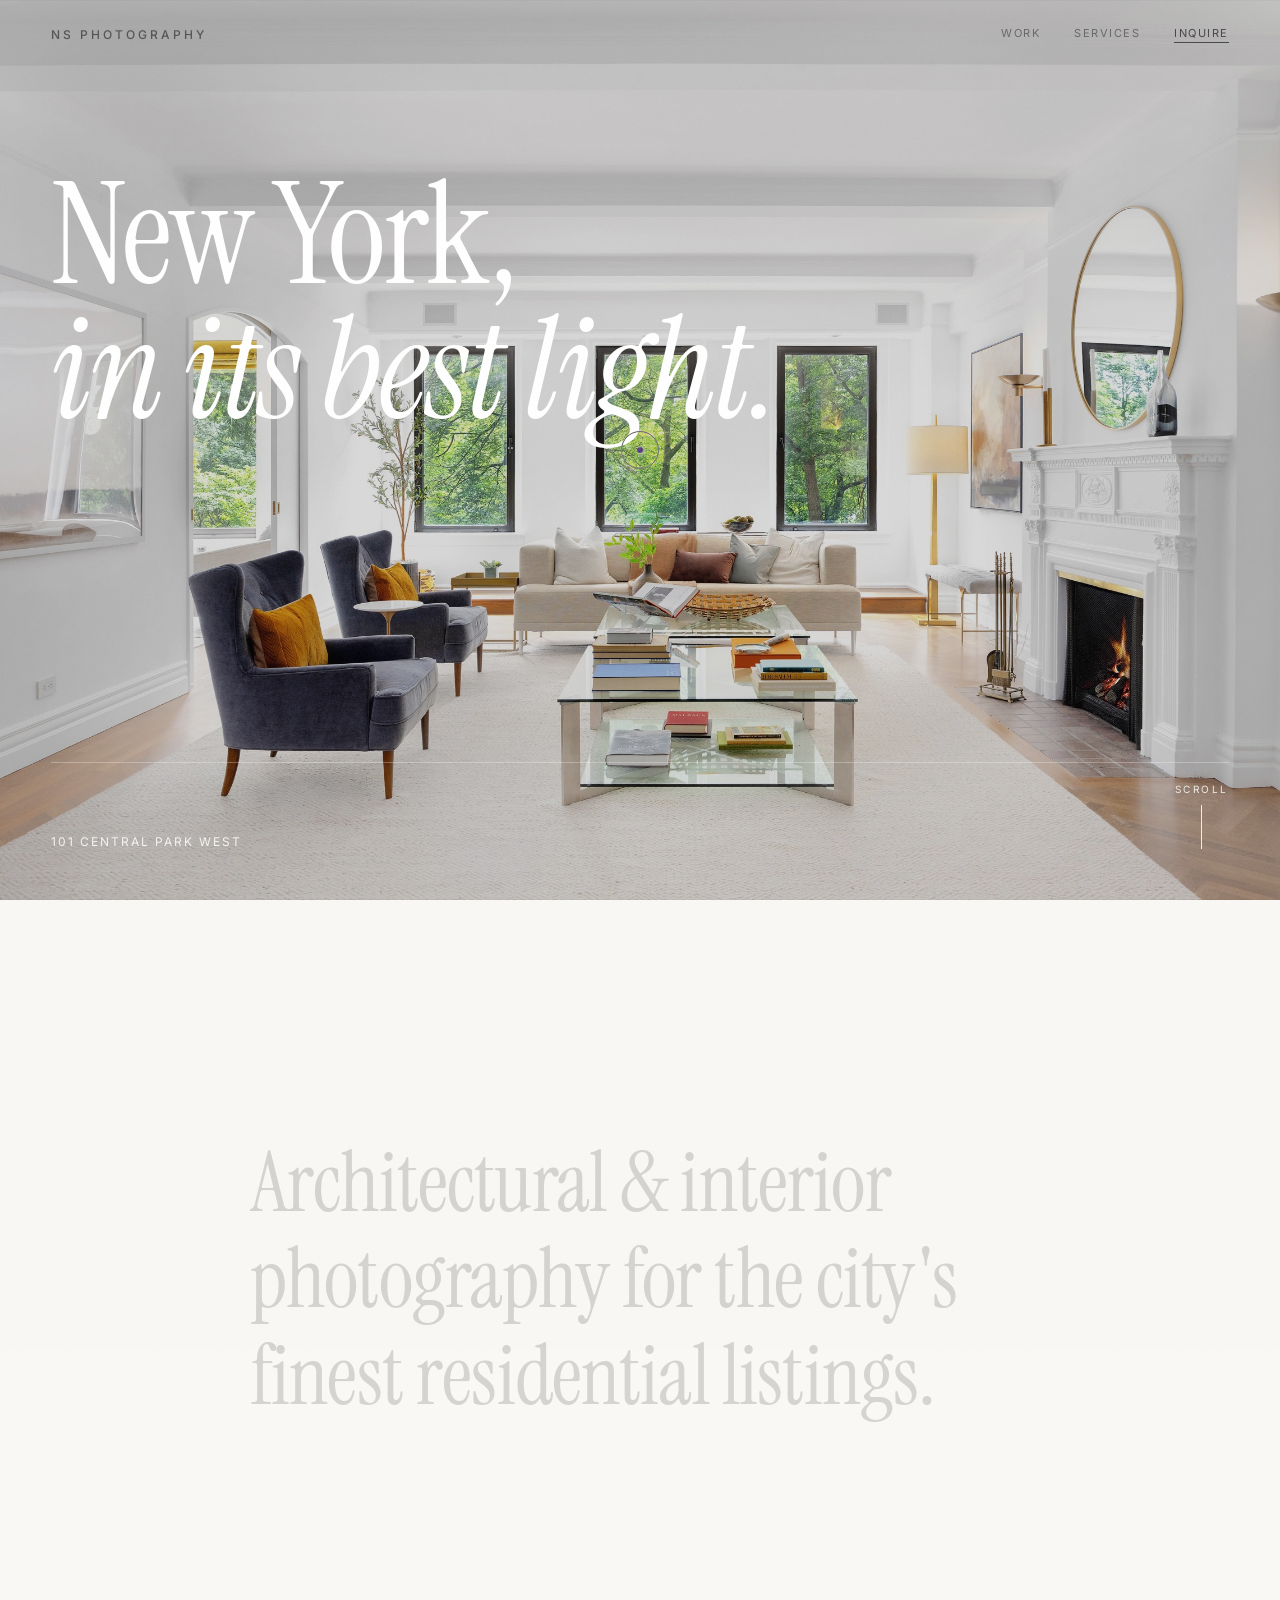
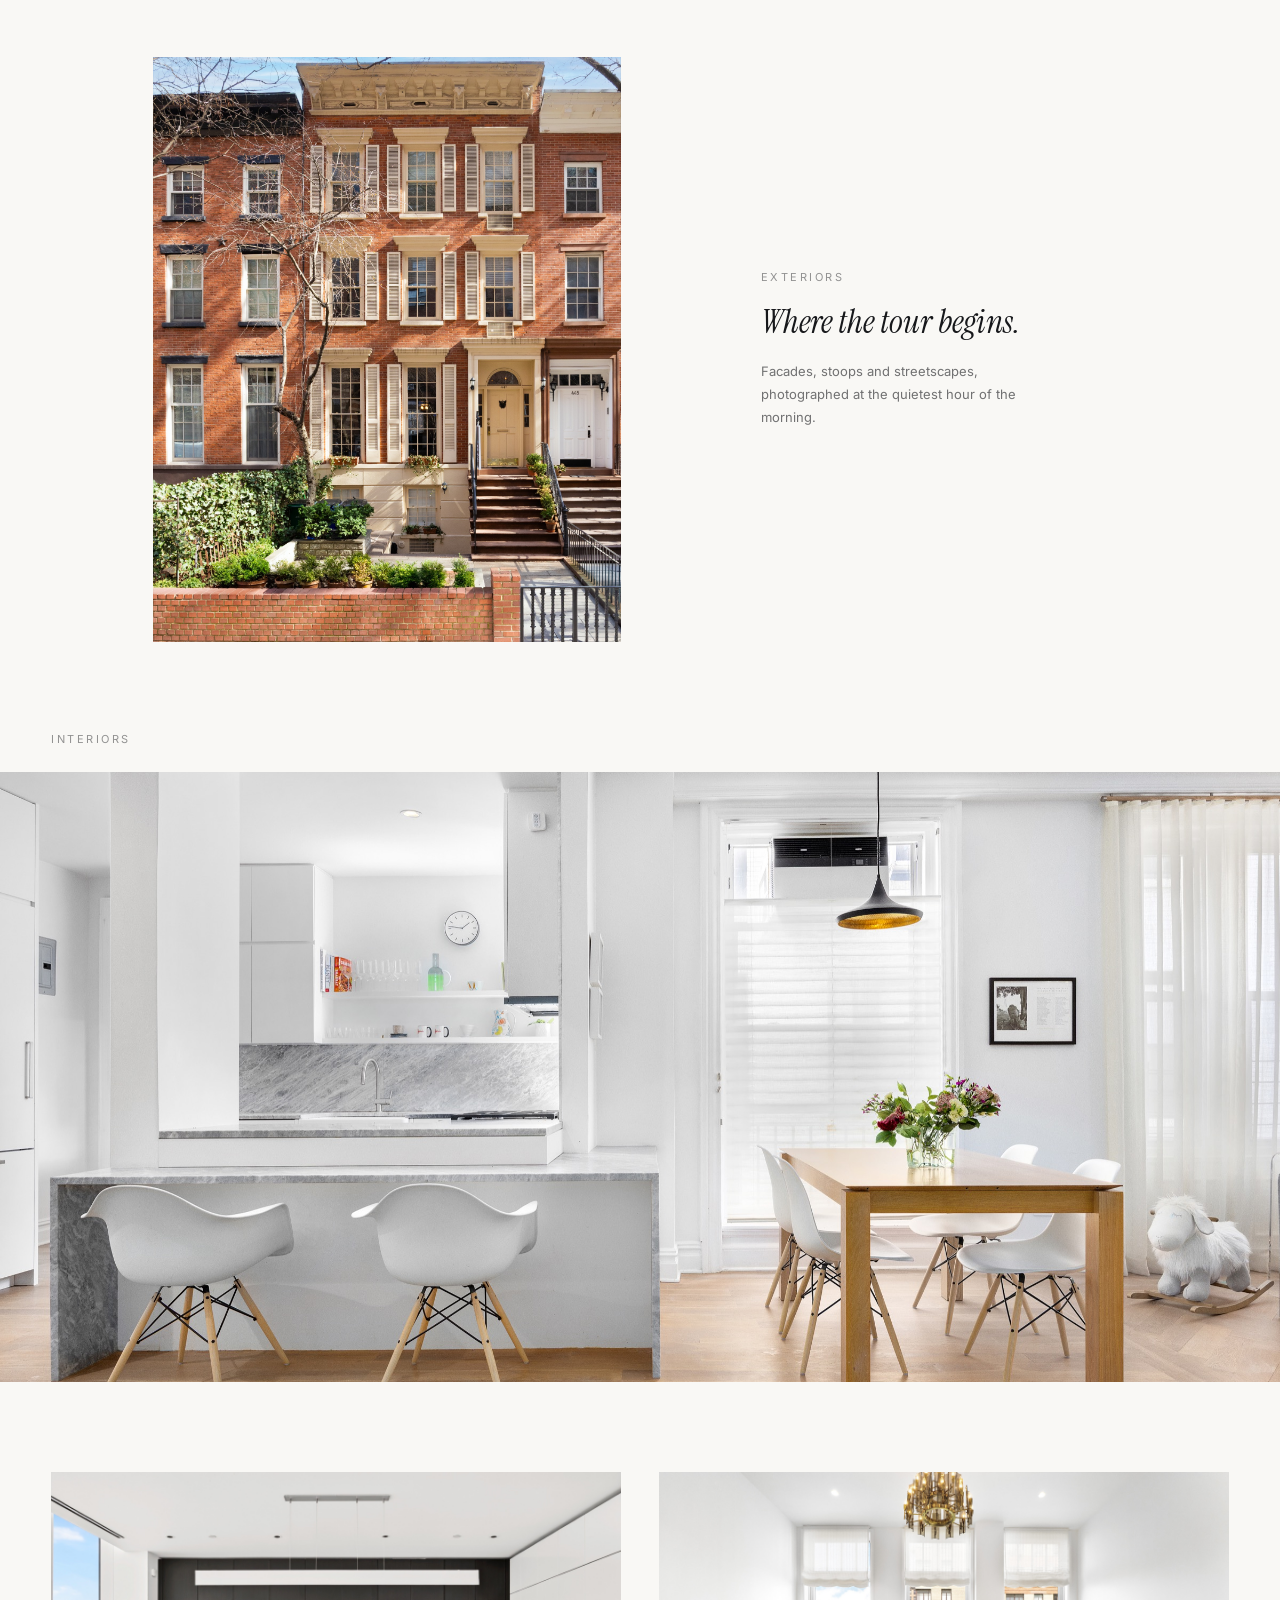
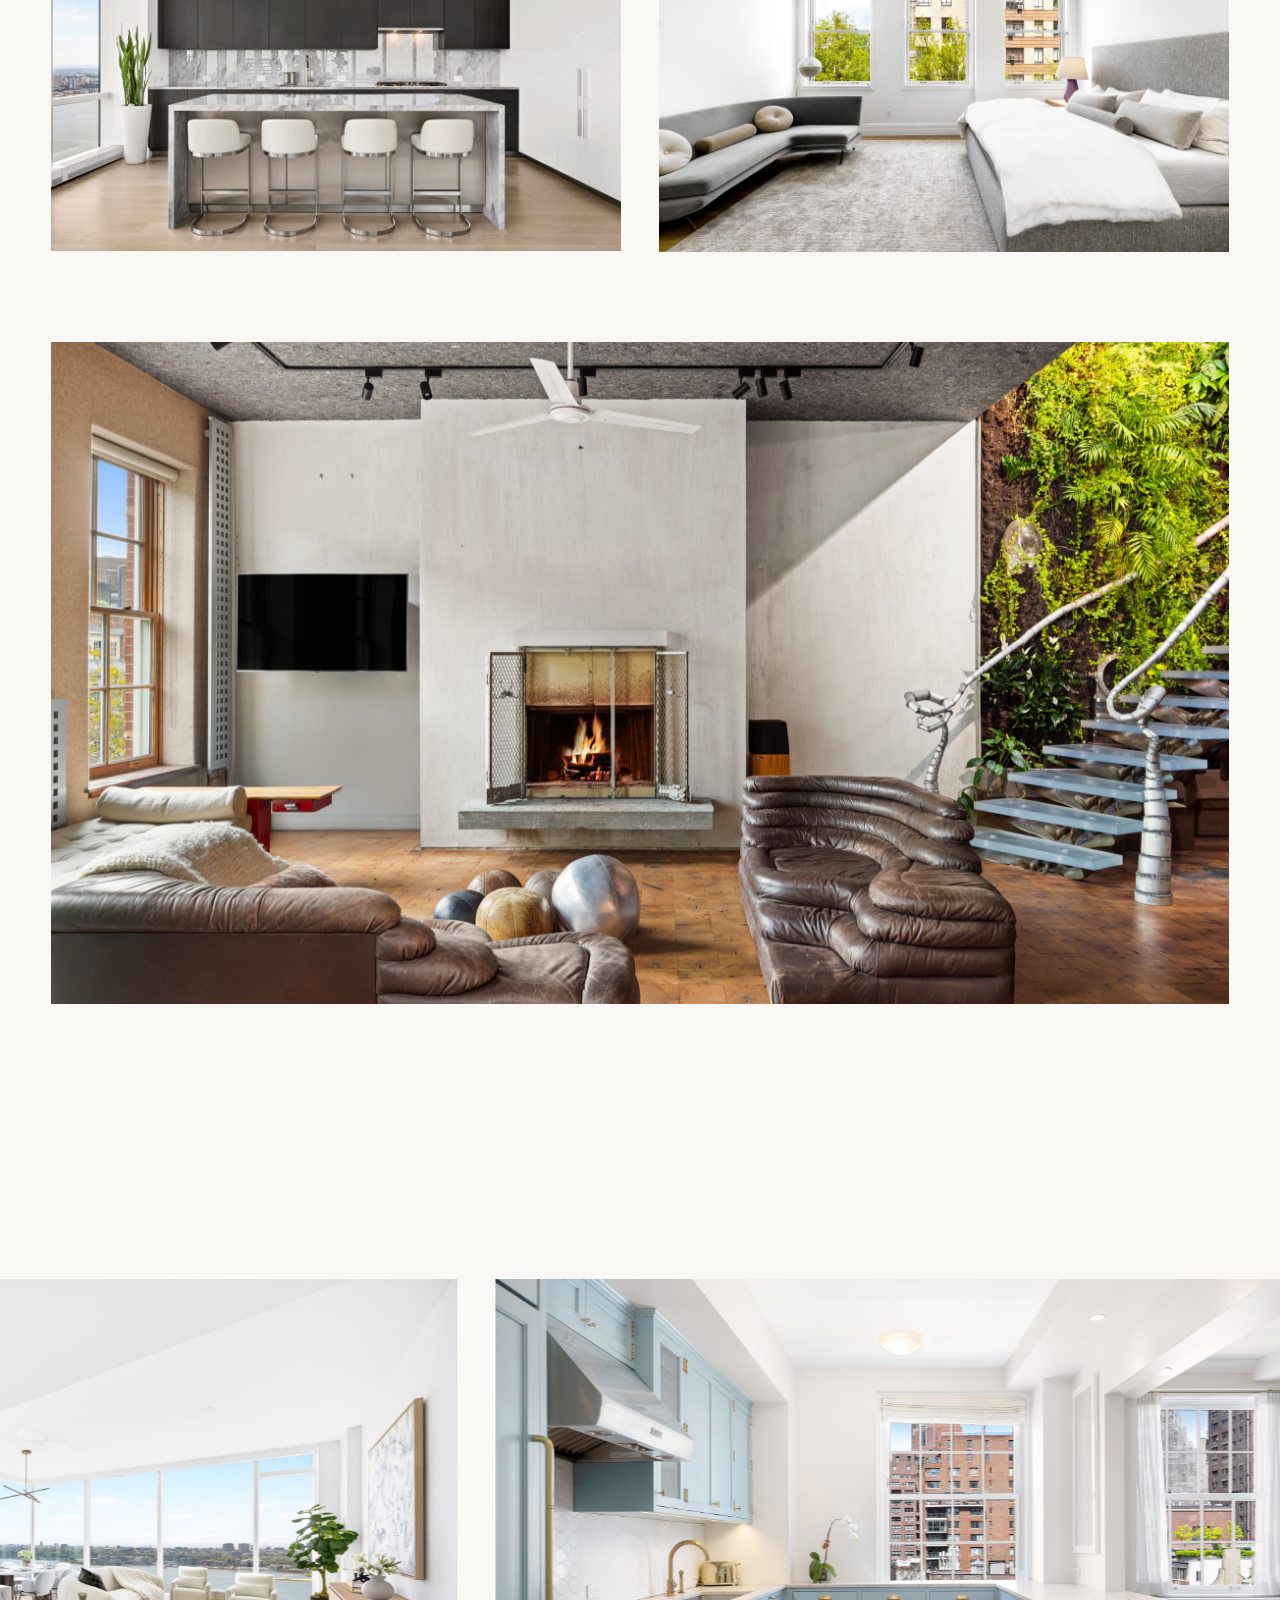
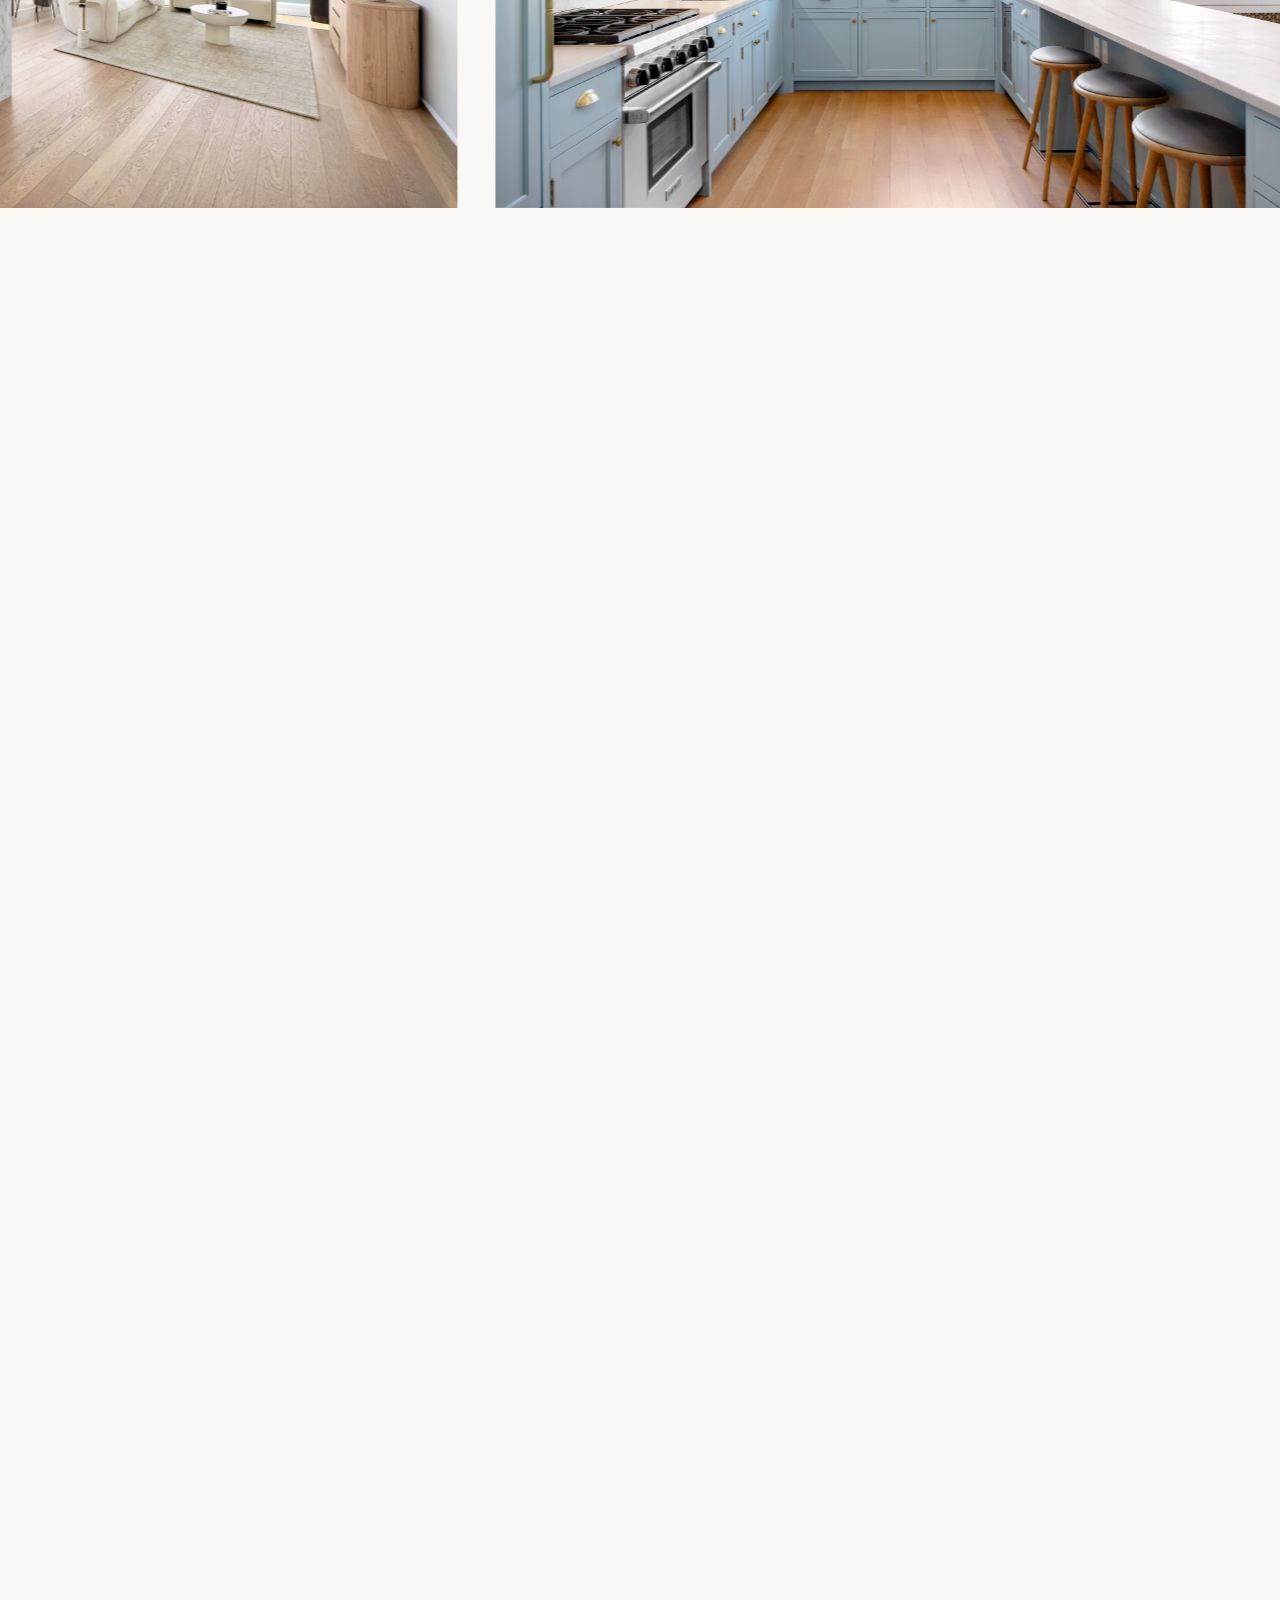
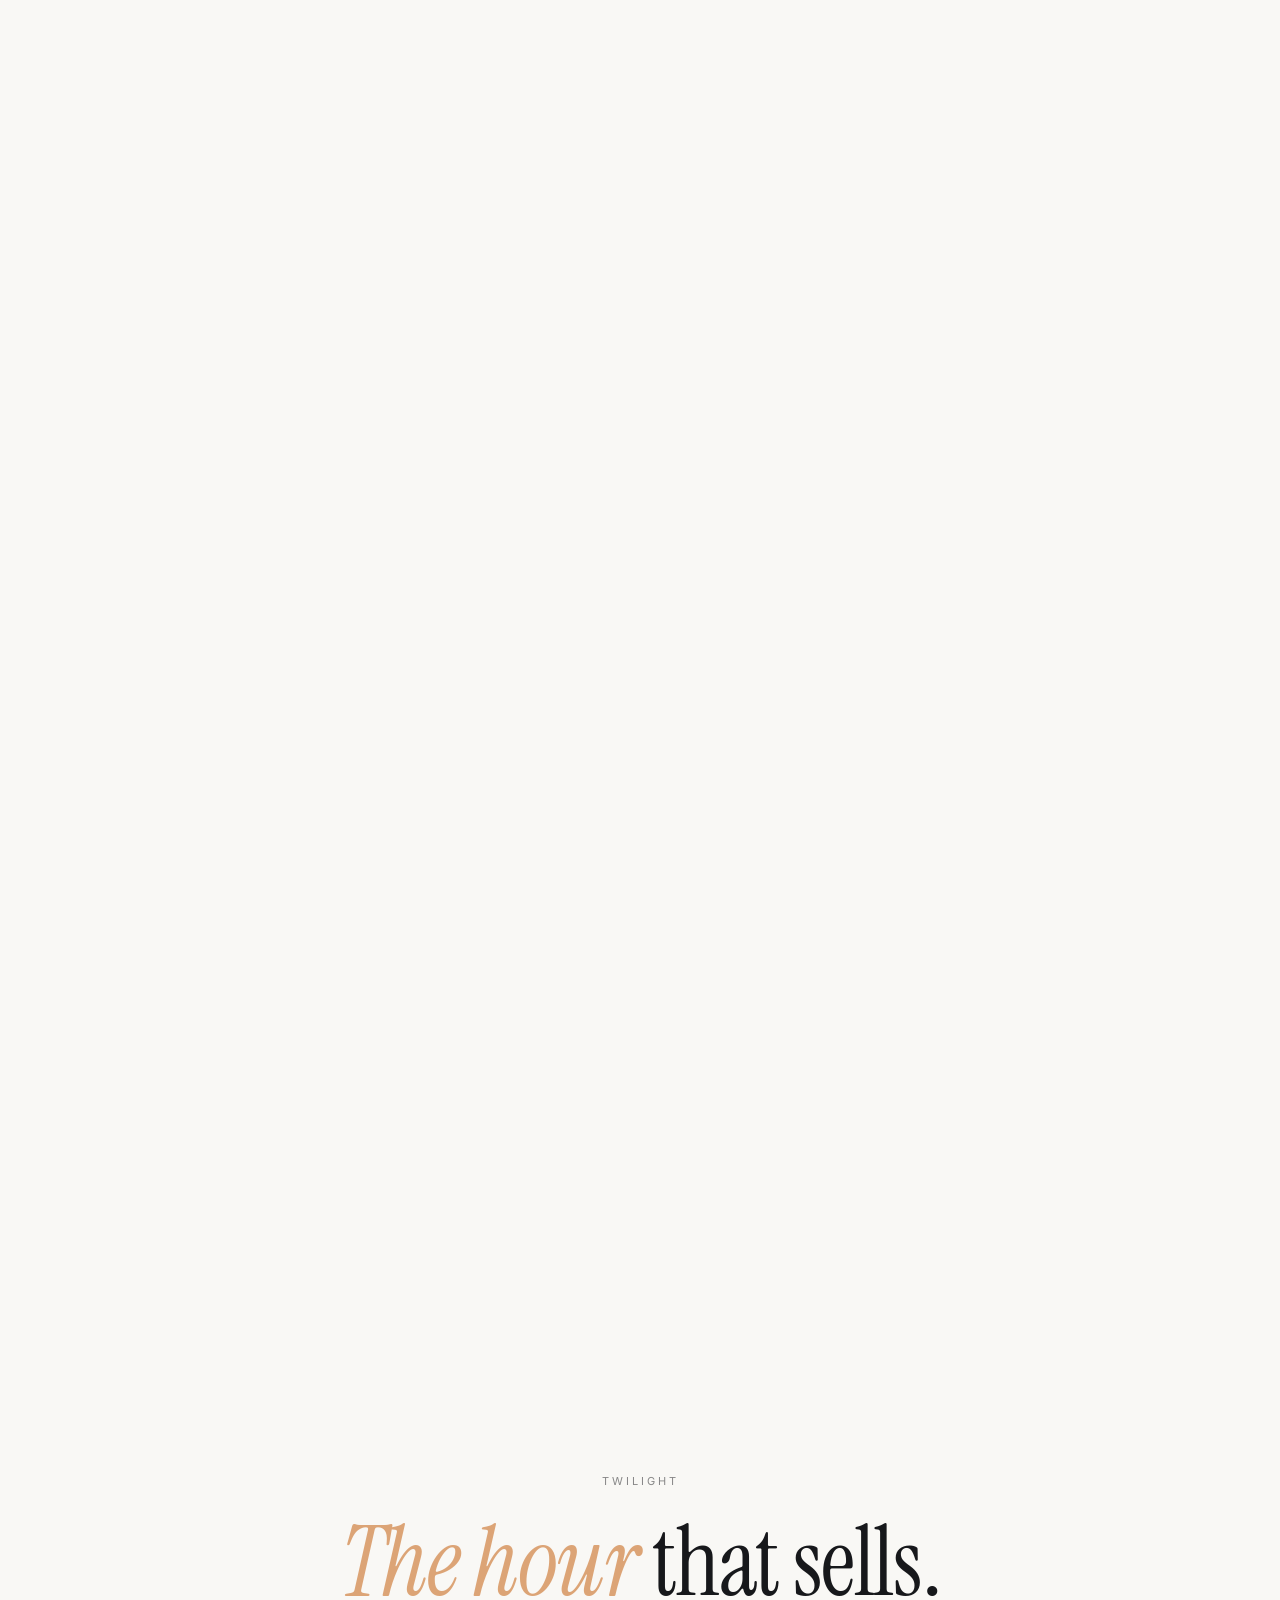
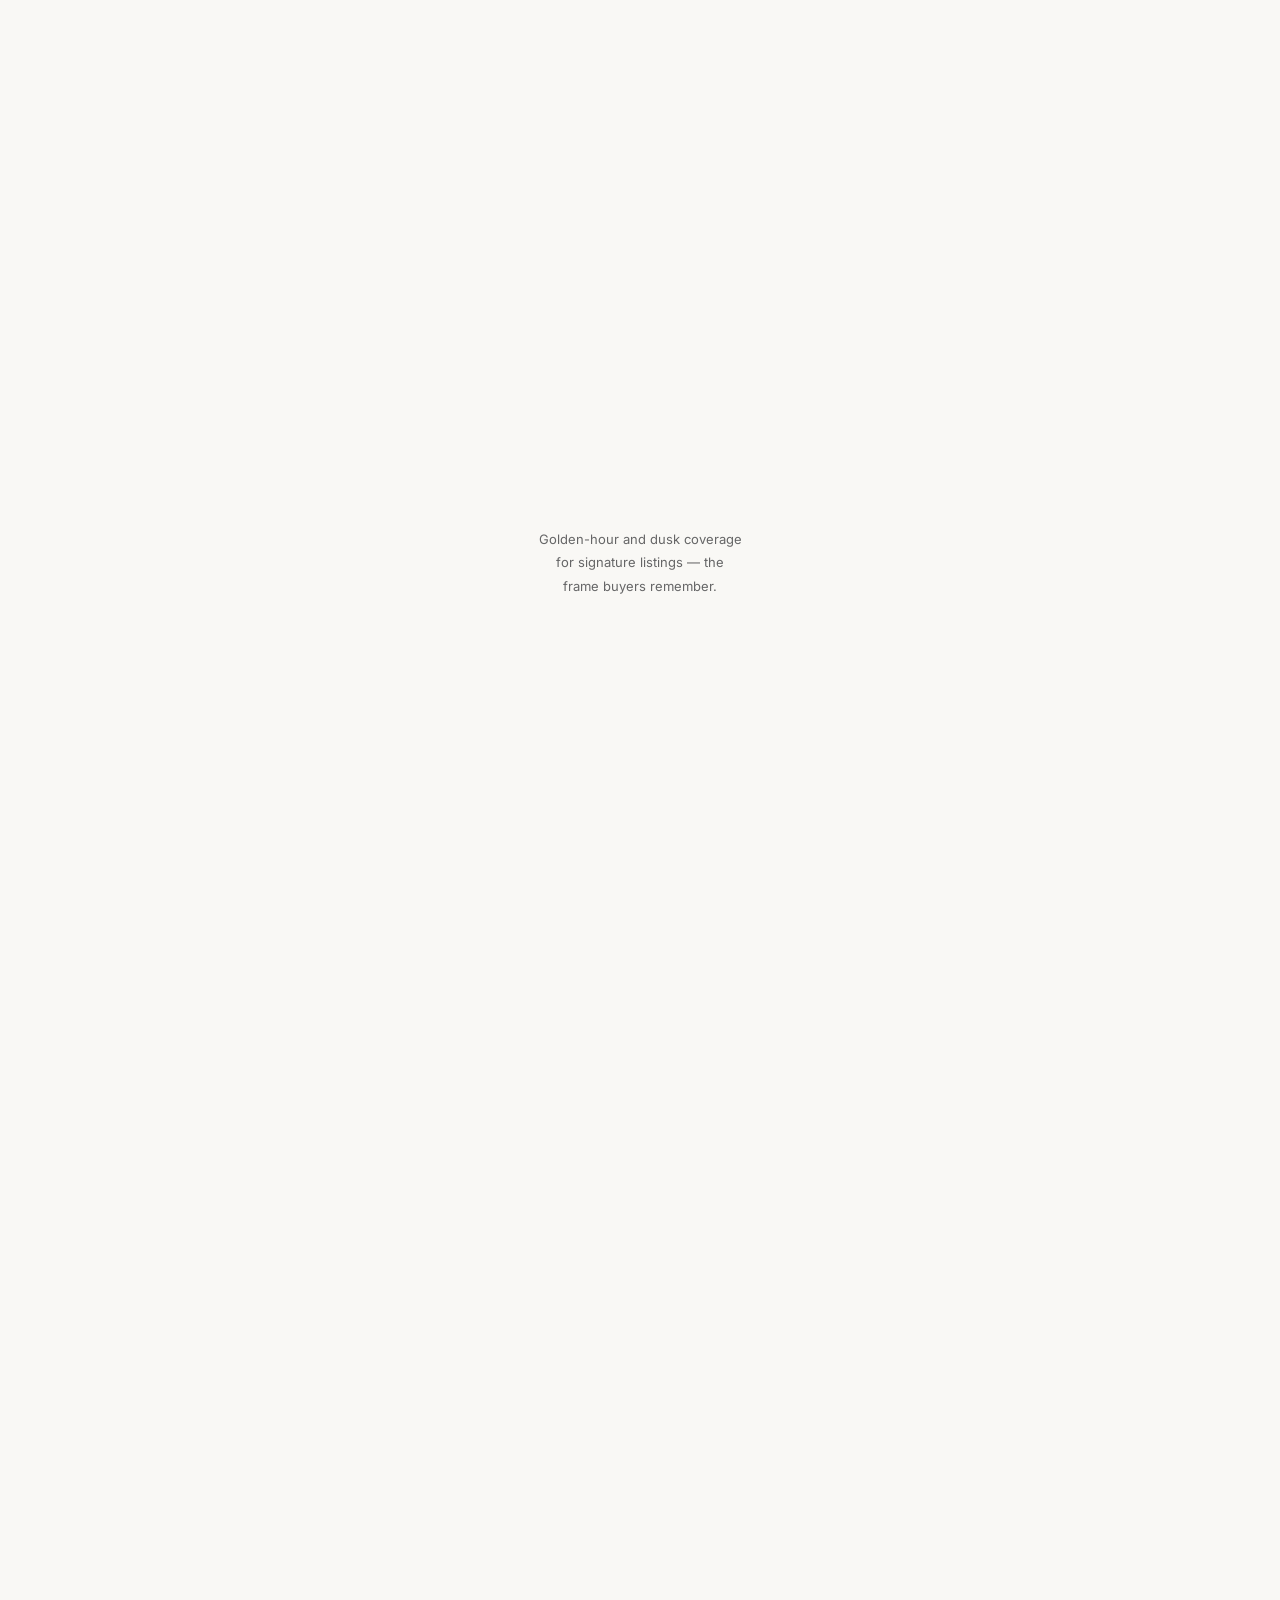
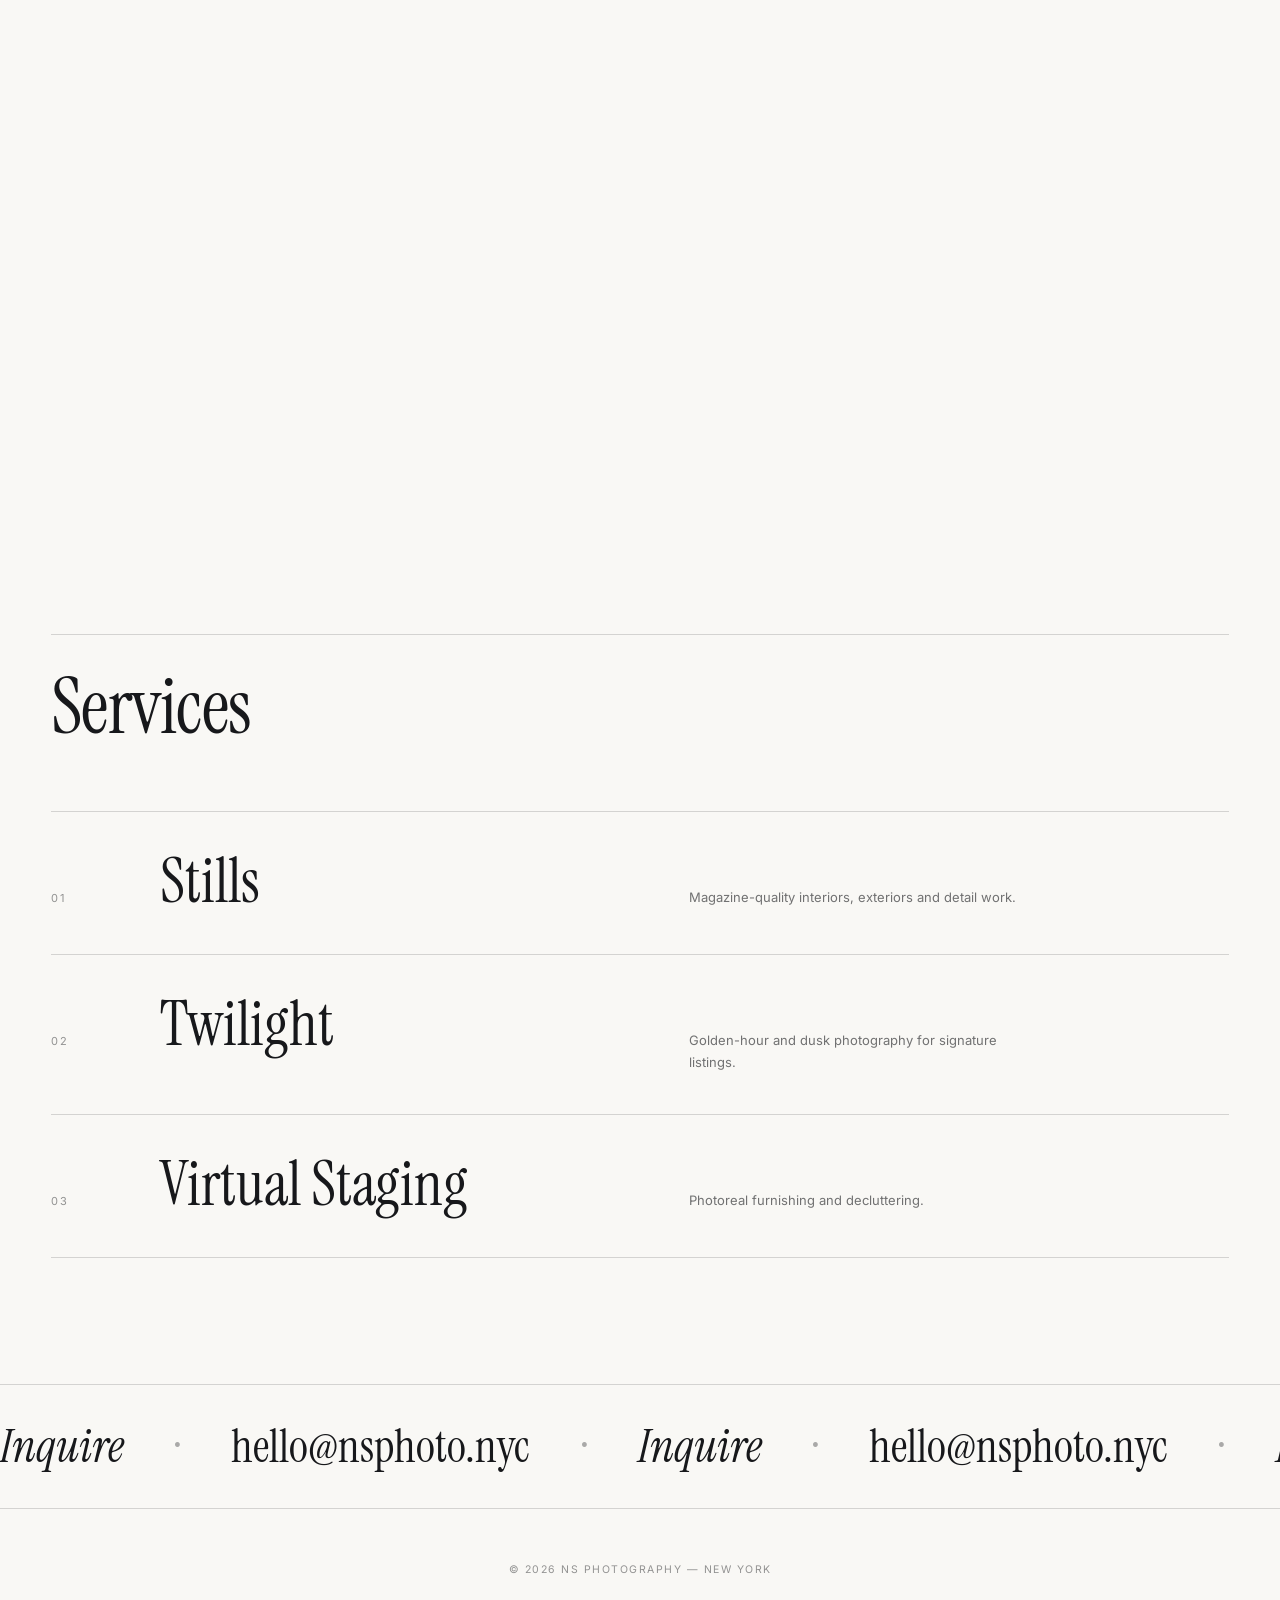
==== index.html @ 6b8d8ce6 "Initial commit: NS Photography site" ====
<!doctype html>
<html lang="en">
<head>
  <meta charset="UTF-8" />
  <meta name="viewport" content="width=device-width, initial-scale=1" />
  <title>NS Photography — Architectural &amp; Interior Photography, NYC</title>
  <meta name="description" content="Architectural and interior photography for New York's finest residential listings. Manhattan · Brooklyn." />
  <meta name="theme-color" content="#f7f6f3" />

  <link rel="preconnect" href="https://fonts.googleapis.com" />
  <link rel="preconnect" href="https://fonts.gstatic.com" crossorigin />
  <link href="https://fonts.googleapis.com/css2?family=Instrument+Serif:ital@0;1&family=Inter:wght@400;500&display=swap" rel="stylesheet" />

  <link rel="stylesheet" href="css/experience.css?v=3" />
</head>
<body>

  <!-- scroll progress hairline (CSS scroll-driven) -->
  <div class="progress" aria-hidden="true"></div>

  <!-- preloader -->
  <div class="preloader" aria-hidden="true">
    <p class="preloader__logo">NS&nbsp;&nbsp;PHOTOGRAPHY</p>
    <p class="preloader__count"><span id="load-count">000</span></p>
  </div>

  <!-- WebGL layer: all photography renders here when available -->
  <canvas id="gl" aria-hidden="true"></canvas>

  <header class="hdr">
    <a class="hdr__logo" href="#top">NS PHOTOGRAPHY</a>
    <nav class="hdr__nav" aria-label="Main">
      <a href="#work">Work</a>
      <a href="#services">Services</a>
      <a href="#inquire" class="hdr__cta">Inquire</a>
    </nav>
  </header>

  <main class="page" id="top">

    <!-- ============ HERO ============ -->
    <section class="hero">
      <figure class="hero__media" data-gl data-hero>
        <img src="images/gallery/lr.jpg" alt="Sunlit living room with park views through three tall windows" fetchpriority="high" />
      </figure>
      <div class="hero__scrim" aria-hidden="true"></div>

      <div class="hero__content">
        <h1 class="hero__title">
          <span class="line"><span>New York,</span></span>
          <span class="line"><span><em>in its best light.</em></span></span>
        </h1>
        <div class="hero__foot">
          <p class="hero__coords">101 Central Park West</p>
          <div class="hero__scrollcue" aria-hidden="true"><span>Scroll</span><i></i></div>
        </div>
      </div>
    </section>

    <!-- ============ MANIFESTO (scroll-fill type) ============ -->
    <section class="manifesto">
      <p class="fill-text">Architectural &amp; interior photography for the city's finest residential listings.</p>
    </section>

    <!-- ============ SELECTED WORK ============ -->
    <section class="work" id="work">
      <div class="row row--feature">
        <figure class="frame frame--portrait" data-gl>
          <img src="images/gallery/front.jpg" alt="Brick townhouse facade with planted stoop" loading="lazy" />
        </figure>
        <div class="row__text reveal">
          <p class="row__label">Exteriors</p>
          <p class="row__quote"><em>Where the tour begins.</em></p>
          <p class="row__body">Facades, stoops and streetscapes, photographed at the quietest hour of the morning.</p>
        </div>
        <span class="big-num" aria-hidden="true">01</span>
      </div>

      <div class="row row--bleed">
        <p class="row__label row__label--bleed reveal">Interiors</p>
        <figure class="frame frame--cinema" data-gl>
          <img src="images/gallery/dr-kit.jpg" alt="Open dining area and kitchen in warm light" loading="lazy" />
        </figure>
      </div>

      <div class="row row--pair">
        <figure class="frame frame--land" data-gl>
          <img src="images/gallery/kit1.jpg" alt="Dark kitchen with marble island and city views" loading="lazy" />
        </figure>
        <figure class="frame frame--land" data-gl>
          <img src="images/gallery/br1.jpg" alt="Bedroom with tall windows and brass chandelier" loading="lazy" />
        </figure>
      </div>

      <div class="row row--wide">
        <figure class="frame frame--cinema" data-gl>
          <img src="images/gallery/lr-downstairs-1.jpg" alt="Double-height loft living room with fireplace" loading="lazy" />
        </figure>
        <span class="big-num big-num--right" aria-hidden="true">02</span>
      </div>
    </section>

    <!-- ============ HORIZONTAL WALKTHROUGH ============ -->
    <section class="hscroll" id="walkthrough">
      <div class="hscroll__pin">
        <div class="hscroll__track">
          <figure class="panel" data-gl>
            <img src="images/gallery/lr1-2.jpg" alt="Corner living room over the Hudson at dusk" loading="lazy" />
          </figure>
          <figure class="panel" data-gl>
            <img src="images/gallery/kit2.jpg" alt="Pale blue prewar kitchen with breakfast bar" loading="lazy" />
          </figure>
          <figure class="panel" data-gl>
            <img src="images/gallery/bth1-b.jpg" alt="Antique bathtub beneath a tall garden window" loading="lazy" />
          </figure>
          <figure class="panel" data-gl>
            <img src="images/gallery/lr-3.jpg" alt="Living room with dark shelving and herringbone floor" loading="lazy" />
          </figure>
          <div class="panel panel--end">
            <p><em>Full shoots,</em><br />delivered next day.</p>
            <a href="mailto:hello@nsphoto.nyc" data-cursor-hover>Book a shoot</a>
          </div>
        </div>
      </div>
    </section>

    <!-- ============ TWILIGHT ============ -->
    <section class="twilight" id="twilight">
      <div class="twilight-scrub">
        <div class="twilight-scrub__pin">
          <p class="chapter reveal">Twilight</p>
          <h2 class="twilight__title reveal"><em>The hour</em> that sells.</h2>
          <figure class="frame frame--dusk" data-gl data-scrub>
            <img src="images/gallery/view-day.jpg" alt="Daytime view over the Hudson River from a high floor" loading="lazy" />
            <img class="night-img" src="images/gallery/view-night.jpg" alt="The same Hudson River view at sunset" loading="lazy" />
          </figure>
          <p class="twilight__copy reveal">Golden-hour and dusk coverage for signature listings — the frame buyers remember.</p>
        </div>
      </div>
    </section>

    <!-- ============ SERVICES ============ -->
    <section class="services" id="services">
      <header class="work__head reveal">
        <h2>Services</h2>
      </header>

      <ul class="svc-list">
        <li class="svc" data-key="stills">
          <span class="svc__idx">01</span>
          <span class="svc__name">Stills</span>
          <span class="svc__desc">Magazine-quality interiors, exteriors and detail work.</span>
        </li>
        <li class="svc" data-key="twilight">
          <span class="svc__idx">02</span>
          <span class="svc__name">Twilight</span>
          <span class="svc__desc">Golden-hour and dusk photography for signature listings.</span>
        </li>
        <li class="svc" data-key="staging">
          <span class="svc__idx">03</span>
          <span class="svc__name">Virtual Staging</span>
          <span class="svc__desc">Photoreal furnishing and decluttering.</span>
        </li>
      </ul>

    </section>

    <!-- ============ FOOTER ============ -->
    <footer class="foot" id="inquire">
      <a class="marquee" href="mailto:hello@nsphoto.nyc" data-cursor-hover aria-label="Inquire — hello@nsphoto.nyc">
        <div class="marquee__inner" aria-hidden="true">
          <span class="marquee__half">
            <em>Inquire</em><i>·</i><span>hello@nsphoto.nyc</span><i>·</i><em>Inquire</em><i>·</i><span>hello@nsphoto.nyc</span><i>·</i><em>Inquire</em><i>·</i><span>hello@nsphoto.nyc</span><i>·</i>
          </span>
          <span class="marquee__half">
            <em>Inquire</em><i>·</i><span>hello@nsphoto.nyc</span><i>·</i><em>Inquire</em><i>·</i><span>hello@nsphoto.nyc</span><i>·</i><em>Inquire</em><i>·</i><span>hello@nsphoto.nyc</span><i>·</i>
          </span>
        </div>
      </a>

      <div class="foot__bar">
        <span>© 2026 NS Photography — New York</span>
      </div>
    </footer>

  </main>

  <!-- custom cursor -->
  <div class="cursor" aria-hidden="true">
    <div class="cursor__dot"></div>
    <div class="cursor__ring"></div>
  </div>

  <script src="js/experience.js?v=3"></script>
</body>
</html>
---- css/experience.css ----
/* ============================================================
   NS Photography — Immersive experience (July 2026)
   WebGL-backed photography + scroll-driven CSS.
   Layering: body bg < #gl canvas (z1) < .page (z2) < noise (25)
             < header/progress (30) < preloader (50) < cursor (60)
   ============================================================ */

:root {
  --bg: oklch(97.9% 0.004 95);
  --ink: oklch(21% 0.005 270);
  --bg-dark: oklch(15% 0.014 285);
  --ink-dark: oklch(92.5% 0.014 85);
  --accent: oklch(76% 0.09 60);

  --serif: "Instrument Serif", "Times New Roman", serif;
  --sans: "Inter", -apple-system, BlinkMacSystemFont, "Segoe UI", Helvetica, sans-serif;

  --pad: clamp(20px, 4vw, 56px);
  --ease: cubic-bezier(0.22, 1, 0.36, 1);
  --ease-io: cubic-bezier(0.83, 0, 0.17, 1);

  --hair: color-mix(in oklch, currentColor 16%, transparent);
}

* { box-sizing: border-box; }

html {
  scroll-behavior: smooth;
  -webkit-text-size-adjust: 100%;
  /* no visible scrollbar — the top progress hairline marks position */
  scrollbar-width: none;
}

html::-webkit-scrollbar {
  display: none;
}

body {
  margin: 0;
  font-family: var(--sans);
  background: var(--bg);
  color: var(--ink);
  -webkit-font-smoothing: antialiased;
  transition: background-color 0.9s var(--ease), color 0.9s var(--ease);
  overflow-x: clip;
}

body.is-dark {
  background: var(--bg-dark);
  color: var(--ink-dark);
}

::selection {
  background: color-mix(in oklch, var(--accent) 45%, transparent);
}

img { max-width: 100%; display: block; }

a { color: inherit; }

/* filmic noise over everything except chrome */
body::after {
  content: "";
  position: fixed;
  inset: -50%;
  z-index: 25;
  pointer-events: none;
  background-image: url("data:image/svg+xml,%3Csvg xmlns='http://www.w3.org/2000/svg' width='240' height='240'%3E%3Cfilter id='n'%3E%3CfeTurbulence type='fractalNoise' baseFrequency='0.9' numOctaves='2' stitchTiles='stitch'/%3E%3C/filter%3E%3Crect width='100%25' height='100%25' filter='url(%23n)'/%3E%3C/svg%3E");
  opacity: 0.032;
}

/* ---------- WebGL canvas ---------- */

#gl {
  position: fixed;
  inset: 0;
  width: 100%;
  height: 100%;
  z-index: 1;
  pointer-events: none;
}

.page {
  position: relative;
  z-index: 2;
}

/* Photography frames: DOM <img> is the layout + fallback;
   once WebGL is live the img fades out and the canvas takes over. */
[data-gl] {
  position: relative;
  overflow: hidden;
  margin: 0;
}

[data-gl] img {
  width: 100%;
  height: 100%;
  object-fit: cover;
}

html:not(.gl-active) [data-gl] {
  background: color-mix(in oklch, var(--ink) 8%, var(--bg));
}

html.gl-active [data-gl] img {
  opacity: 0;
}

/* When GL is off (touch devices, or no WebGL) the DOM images render
   directly — fully static, with a scroll-linked fade-in only.
   The twilight night-img keeps its own crossfade rule (more specific). */
@supports (animation-timeline: view()) {
  html:not(.gl-active) [data-gl] img {
    animation: img-fade linear both;
    animation-timeline: view();
    animation-range: entry 0% entry 70%;
  }
  @keyframes img-fade {
    from { opacity: 0; }
  }
}

/* ---------- scroll progress hairline ---------- */

.progress {
  position: fixed;
  top: 0; left: 0; right: 0;
  height: 2px;
  background: #fff;
  mix-blend-mode: difference;
  transform: scaleX(0);
  transform-origin: 0 50%;
  z-index: 30;
}

@supports (animation-timeline: scroll()) {
  .progress {
    animation: progress-grow linear both;
    animation-timeline: scroll(root);
  }
  @keyframes progress-grow { to { transform: scaleX(1); } }
}

/* ---------- header ---------- */

.hdr {
  position: fixed;
  inset-inline: 0;
  top: 0;
  z-index: 30;
  display: flex;
  justify-content: space-between;
  align-items: center;
  padding: 26px var(--pad);
  color: #fff;
  mix-blend-mode: difference;
  opacity: 0;
  translate: 0 -8px;
  transition: opacity 1s var(--ease) 0.7s, translate 1s var(--ease) 0.7s;
}

html.is-loaded .hdr {
  opacity: 1;
  translate: 0 0;
}

.hdr__logo {
  font-size: 12px;
  letter-spacing: 3px;
  font-weight: 500;
  text-decoration: none;
}

.hdr__nav {
  display: flex;
  gap: clamp(18px, 3vw, 34px);
  font-size: 11px;
  letter-spacing: 1.5px;
  text-transform: uppercase;
}

.hdr__nav a {
  text-decoration: none;
  opacity: 0.72;
  transition: opacity 0.3s;
}

.hdr__nav a:hover { opacity: 1; }

.hdr__nav a.hdr__cta {
  opacity: 1;
  border-bottom: 1px solid currentColor;
  padding-bottom: 2px;
}

@supports (animation-timeline: scroll()) {
  .hdr {
    animation: hdr-shrink linear both;
    animation-timeline: scroll(root);
    animation-range: 0 240px;
  }
  @keyframes hdr-shrink {
    to { padding-block: 14px; }
  }
}

/* ---------- preloader ---------- */

.preloader {
  position: fixed;
  inset: 0;
  z-index: 50;
  background: var(--bg);
  display: grid;
  place-items: center;
}

.preloader__logo {
  font-size: 12px;
  letter-spacing: 6px;
  margin: 0;
  animation: pulse 1.6s ease-in-out infinite;
}

@keyframes pulse { 50% { opacity: 0.35; } }

.preloader__count {
  position: absolute;
  right: var(--pad);
  bottom: 2vh;
  margin: 0;
  font-family: var(--serif);
  font-size: clamp(5rem, 14vw, 12rem);
  line-height: 1;
  font-variant-numeric: tabular-nums;
  color: color-mix(in oklch, var(--ink) 22%, transparent);
}

html.is-loaded .preloader {
  clip-path: inset(0 0 100% 0);
  transition: clip-path 1s var(--ease-io) 0.15s;
  pointer-events: none;
}

/* ---------- hero ---------- */

.hero {
  position: relative;
  height: 100svh;
  min-height: 560px;
}

.hero__media {
  position: absolute;
  inset: 0;
}

/* very slight flat grey wash — just enough for the type, keeps the whites.
   The photo appears alone first; the wash fades in with the text. */
.hero__scrim {
  position: absolute;
  inset: 0;
  background: oklch(20% 0 0 / 0.16);
  opacity: 0;
  transition: opacity 1.4s var(--ease) 1s;
  pointer-events: none;
}

html.is-loaded .hero__scrim {
  opacity: 1;
}

.hero__content {
  position: absolute;
  inset: 0;
  display: flex;
  flex-direction: column;
  justify-content: flex-start;
  padding: var(--pad);
  color: #fff;
}

.hero__title {
  /* sits above the windows in the hero photo, clear of the header */
  margin: clamp(80px, 13svh, 150px) 0 0;
  font-family: var(--serif);
  font-weight: 400;
  font-size: clamp(3.4rem, 11vw, 10.5rem);
  line-height: 0.96;
  letter-spacing: -0.015em;
}

.hero__title .line {
  display: block;
  overflow: hidden;
  /* keep serif descenders (g, y) unclipped despite the tight line-height */
  padding-bottom: 0.16em;
  margin-bottom: -0.16em;
}

.hero__title .line > span {
  display: block;
  translate: 0 112%;
  transition: translate 1.25s var(--ease);
}

html.is-loaded .hero__title .line:nth-child(1) > span { translate: 0 0; transition-delay: 1.05s; }
html.is-loaded .hero__title .line:nth-child(2) > span { translate: 0 0; transition-delay: 1.18s; }

.hero__foot {
  margin-top: auto;
  display: flex;
  justify-content: space-between;
  align-items: flex-end;
  gap: 24px;
  border-top: 1px solid oklch(100% 0 0 / 0.28);
  padding-top: 20px;
  opacity: 0;
  transition: opacity 1.2s var(--ease) 1.55s;
}

html.is-loaded .hero__foot { opacity: 1; }

.hero__coords {
  margin: 0;
  font-size: 12px;
  letter-spacing: 2px;
  text-transform: uppercase;
  opacity: 0.85;
  text-align: left;
}

.hero__scrollcue {
  display: flex;
  flex-direction: column;
  align-items: center;
  gap: 10px;
  font-size: 10px;
  letter-spacing: 2.5px;
  text-transform: uppercase;
  opacity: 0.85;
}

.hero__scrollcue i {
  width: 1px;
  height: 44px;
  background: oklch(100% 0 0 / 0.35);
  position: relative;
  overflow: hidden;
}

.hero__scrollcue i::after {
  content: "";
  position: absolute;
  inset: 0;
  background: #fff;
  animation: cue-drop 2.1s var(--ease-io) infinite;
}

@keyframes cue-drop {
  0% { transform: translateY(-100%); }
  55%, 100% { transform: translateY(100%); }
}

/* ---------- manifesto: scroll-fill type ---------- */

.manifesto {
  padding: clamp(140px, 26vh, 300px) var(--pad);
  display: flex;
  justify-content: center;
}

.fill-text {
  margin: 0;
  max-width: 20ch;
  font-family: var(--serif);
  font-size: clamp(2.5rem, 6.6vw, 6rem);
  line-height: 1.14;
  letter-spacing: -0.01em;
  text-wrap: balance;
}

@supports (animation-timeline: view()) {
  .fill-text {
    color: transparent;
    background-image:
      linear-gradient(var(--ink), var(--ink)),
      linear-gradient(
        color-mix(in oklch, var(--ink) 16%, transparent),
        color-mix(in oklch, var(--ink) 16%, transparent)
      );
    background-repeat: no-repeat;
    background-size: 100% 0%, 100% 100%;
    -webkit-background-clip: text;
    background-clip: text;
    animation: text-fill linear both;
    animation-timeline: view();
    animation-range: cover 8% cover 52%;
  }
  @keyframes text-fill {
    to { background-size: 100% 100%, 100% 100%; }
  }
}

/* ---------- generic scroll reveals ---------- */

@supports (animation-timeline: view()) {
  .reveal {
    animation: rise 1s var(--ease) both;
    animation-timeline: view();
    animation-range: entry 0% cover 26%;
  }
  @keyframes rise {
    from { opacity: 0; translate: 0 3rem; }
  }

  /* touch devices: no positional motion — text fades in place */
  @media (pointer: coarse) {
    .reveal { animation-name: fade-only; }
  }
  @keyframes fade-only {
    from { opacity: 0; }
  }
}

/* ---------- work section ---------- */

.work {
  padding: 0 var(--pad);
  display: flex;
  flex-direction: column;
  gap: clamp(60px, 10vh, 140px);
}

.work__head {
  display: flex;
  align-items: baseline;
  gap: clamp(16px, 3vw, 40px);
  border-top: 1px solid var(--hair);
  padding-top: 22px;
}

.work__head h2 {
  margin: 0;
  font-family: var(--serif);
  font-weight: 400;
  font-size: clamp(2.4rem, 6vw, 5rem);
  letter-spacing: -0.01em;
}

.row { position: relative; }

.row--feature {
  display: grid;
  grid-template-columns: repeat(12, 1fr);
  gap: 3vw;
  align-items: center;
}

.frame--portrait {
  grid-column: 2 / 7;
  aspect-ratio: 4 / 5;
}

.row__text {
  grid-column: 8 / 12;
}

.row__label {
  font-size: 11px;
  letter-spacing: 2.5px;
  text-transform: uppercase;
  opacity: 0.45;
  margin: 0 0 18px;
}

/* label sitting above a full-bleed image: re-align to the content edge */
.row__label--bleed {
  padding-inline: var(--pad);
  margin-bottom: 26px;
}

.row__quote {
  margin: 0 0 18px;
  font-family: var(--serif);
  font-size: clamp(1.7rem, 2.6vw, 2.6rem);
  line-height: 1.2;
}

.row__body {
  margin: 0;
  font-size: 13px;
  line-height: 1.75;
  opacity: 0.6;
  max-width: 34ch;
}

.row--bleed {
  margin-inline: calc(-1 * var(--pad));
}

.frame--cinema {
  aspect-ratio: 21 / 10;
}

.row--pair {
  display: grid;
  grid-template-columns: 1fr 1fr;
  gap: 3vw;
  align-items: start;
}

.frame--land {
  aspect-ratio: 3 / 2;
}

.row--wide .frame--cinema {
  aspect-ratio: 16 / 9;
  width: min(100%, 1500px);
  margin-inline: auto;
}

.big-num {
  position: absolute;
  top: -0.35em;
  left: -0.05em;
  z-index: 3;
  font-family: var(--serif);
  font-size: clamp(6rem, 15vw, 14rem);
  line-height: 1;
  color: transparent;
  -webkit-text-stroke: 1px color-mix(in oklch, currentColor 40%, transparent);
  pointer-events: none;
}

.big-num--right {
  left: auto;
  right: 0;
  top: auto;
  bottom: -0.4em;
}

/* ---------- horizontal walkthrough ---------- */

/* flows straight on from the work rows above — no header, modest gap */
.hscroll {
  margin-top: clamp(60px, 10vh, 140px);
}

/* fallback: manual horizontal strip with snap */
.hscroll__track {
  display: flex;
  gap: 3vw;
  padding-inline: var(--pad);
  overflow-x: auto;
  scroll-snap-type: x mandatory;
  scrollbar-width: none;
}

.hscroll__track::-webkit-scrollbar { display: none; }

.panel {
  flex: 0 0 auto;
  width: clamp(300px, 62vw, 1050px);
  aspect-ratio: 3 / 2;
  scroll-snap-align: center;
}

.panel--end {
  display: flex;
  flex-direction: column;
  justify-content: center;
  align-items: flex-start;
  gap: 22px;
  width: clamp(260px, 34vw, 520px);
  aspect-ratio: auto;
}

.panel--end p {
  margin: 0;
  font-family: var(--serif);
  font-size: clamp(1.8rem, 3.2vw, 3rem);
  line-height: 1.15;
}

.panel--end a {
  font-size: 11px;
  letter-spacing: 2px;
  text-transform: uppercase;
  text-decoration: none;
  border-bottom: 1px solid currentColor;
  padding-bottom: 3px;
}

/* upgrade: scroll-driven pinned horizontal travel */
@supports (animation-timeline: view()) {
  .hscroll {
    height: 380svh;
    view-timeline: --hs block;
  }

  .hscroll__pin {
    position: sticky;
    top: 0;
    height: 100svh;
    display: flex;
    flex-direction: column;
    justify-content: center;
    overflow: clip;
  }

  .hscroll__track {
    overflow-x: visible;
    scroll-snap-type: none;
    width: max-content;
    animation: h-slide linear both;
    animation-timeline: --hs;
    animation-range: contain 0% contain 100%;
    will-change: transform;
  }

  @keyframes h-slide {
    to { transform: translateX(calc(-100% + 100vw)); }
  }
}

/* ---------- twilight ---------- */

.twilight {
  margin-top: clamp(50px, 8vh, 110px);
  text-align: center;
}

.chapter {
  font-size: 11px;
  letter-spacing: 3px;
  text-transform: uppercase;
  opacity: 0.5;
  margin: 0 0 3vh;
}

.twilight__title {
  margin: 0 var(--pad) clamp(24px, 4svh, 48px);
  font-family: var(--serif);
  font-weight: 400;
  font-size: clamp(2.6rem, 7.5vw, 6.5rem);
  line-height: 1;
  letter-spacing: -0.015em;
}

.twilight__title em {
  color: var(--accent);
}

/* Day-to-night scroll scrub: a full-viewport pin holds the chapter
   heading above a middle-band image while the view crossfades from
   daytime to sunset (GL uMix, or the CSS fallback below). */
.twilight-scrub {
  height: 260svh;
}

.twilight-scrub__pin {
  position: sticky;
  top: 0;
  height: 100svh;
  display: flex;
  flex-direction: column;
  justify-content: center;
}

.frame--dusk {
  height: 50svh;
  width: 100%;
}

.frame--dusk img {
  position: absolute;
  inset: 0;
}

.frame--dusk .night-img {
  z-index: 1;
}

/* DOM fallback (no WebGL): crossfade driven by the scrub's view timeline */
@supports (animation-timeline: view()) {
  html:not(.gl-active) .twilight-scrub {
    view-timeline: --scrub block;
  }
  html:not(.gl-active) .frame--dusk .night-img {
    animation: night-fade linear both;
    animation-timeline: --scrub;
    animation-range: contain 0% contain 100%;
  }
  @keyframes night-fade {
    from { opacity: 0; }
    to { opacity: 1; }
  }
}

/* sits inside the pin, directly beneath the photo during the transition */
.twilight__copy {
  margin: clamp(20px, 3.5svh, 44px) auto 0;
  max-width: 48ch;
  font-size: 13px;
  line-height: 1.8;
  opacity: 0.65;
  padding-inline: var(--pad);
  text-wrap: balance;
}

/* ---------- services ---------- */

.services {
  margin-top: clamp(70px, 12vh, 160px);
  padding-inline: var(--pad);
}

.svc-list {
  list-style: none;
  margin: clamp(30px, 6vh, 70px) 0 0;
  padding: 0;
}

.svc {
  display: grid;
  grid-template-columns: 70px 1fr 1.1fr;
  align-items: baseline;
  gap: 3vw;
  padding: clamp(26px, 4.5vh, 46px) 0;
  border-top: 1px solid var(--hair);
  transition: padding-left 0.5s var(--ease);
}

.svc:last-child {
  border-bottom: 1px solid var(--hair);
}

.svc:hover {
  padding-left: clamp(10px, 2vw, 28px);
}

.svc__idx {
  font-size: 11px;
  letter-spacing: 2px;
  opacity: 0.45;
}

.svc__name {
  font-family: var(--serif);
  font-size: clamp(2.2rem, 5vw, 3.8rem);
  line-height: 1;
}

.svc__desc {
  font-size: 13px;
  line-height: 1.7;
  opacity: 0.6;
  max-width: 44ch;
}

/* ---------- footer ---------- */

.foot {
  margin-top: clamp(80px, 14vh, 180px);
}

/* clickable marquee: Inquire · Next-day delivery, widely spaced, looping */
.marquee {
  display: block;
  border-block: 1px solid var(--hair);
  overflow: hidden;
  padding: clamp(20px, 3.5vh, 34px) 0;
  text-decoration: none;
  color: inherit;
}

.marquee__inner {
  display: flex;
  width: max-content;
  animation: marquee 60s linear infinite;
}

.marquee:hover .marquee__inner {
  animation-play-state: paused;
}

.marquee__half {
  display: inline-flex;
  align-items: baseline;
  gap: clamp(28px, 4vw, 64px);
  padding-right: clamp(28px, 4vw, 64px);
  font-family: var(--serif);
  font-size: clamp(1.7rem, 3.6vw, 3rem);
  white-space: nowrap;
}

.marquee__half em {
  font-style: italic;
}

.marquee__half i {
  font-style: normal;
  opacity: 0.35;
}

@keyframes marquee {
  to { transform: translateX(-50%); }
}

.foot__bar {
  display: flex;
  justify-content: center;
  padding: clamp(36px, 6vh, 64px) var(--pad) clamp(30px, 5vh, 48px);
  font-size: 10.5px;
  letter-spacing: 1.5px;
  text-transform: uppercase;
}

.foot__bar span { opacity: 0.45; }

/* ---------- custom cursor ---------- */

.cursor {
  position: fixed;
  top: 0;
  left: 0;
  z-index: 60;
  pointer-events: none;
  mix-blend-mode: difference;
  display: none;
}

@media (pointer: fine) {
  .cursor { display: block; }
}

.cursor__dot {
  position: fixed;
  width: 6px;
  height: 6px;
  margin: -3px 0 0 -3px;
  border-radius: 50%;
  background: #fff;
}

.cursor__ring {
  position: fixed;
  width: 38px;
  height: 38px;
  margin: -19px 0 0 -19px;
  border-radius: 50%;
  border: 1px solid oklch(100% 0 0 / 0.65);
  transition: scale 0.4s var(--ease), opacity 0.4s;
}

.cursor.is-hover .cursor__ring {
  scale: 1.8;
  opacity: 0.9;
}

.cursor.is-hover .cursor__dot {
  scale: 0.5;
}

/* ---------- responsive ---------- */

@media (max-width: 760px) {
  .hdr { padding-block: 20px; }
  .hdr__logo { font-size: 10px; letter-spacing: 2px; white-space: nowrap; }
  .hdr__nav { gap: 14px; font-size: 10px; letter-spacing: 1px; }

  .hero__foot { align-items: flex-start; }

  .row--feature { grid-template-columns: 1fr; gap: 34px; }
  .frame--portrait { grid-column: 1 / -1; }
  .row__text { grid-column: 1 / -1; }

  .row--pair { grid-template-columns: 1fr; gap: 34px; }

  .frame--cinema { aspect-ratio: 4 / 3; }
  .twilight-scrub { height: 220svh; }

  /* slider panels fill half the screen height at the photo's native
     3:2 — wider than the viewport, so the full frame slides past */
  .panel {
    height: 50svh;
    width: auto;
    aspect-ratio: 3 / 2;
  }

  .panel--end { height: auto; }

  .svc {
    grid-template-columns: 40px 1fr;
    row-gap: 10px;
  }
  .svc__desc { grid-column: 2; }

  .big-num { font-size: 5.6rem; }
}

/* ---------- reduced motion ---------- */

@media (prefers-reduced-motion: reduce) {
  html { scroll-behavior: auto; }

  .marquee__inner { animation: none; }
  .hero__scrollcue i::after { animation: none; }
  .preloader__logo { animation: none; }

  .reveal, .fill-text {
    animation: none;
  }

  @supports (animation-timeline: view()) {
    .fill-text {
      color: var(--ink);
      background: none;
    }
    .hscroll { height: auto; view-timeline: none; }
    .hscroll__pin { position: static; height: auto; overflow: visible; }
    .hscroll__track {
      overflow-x: auto;
      width: auto;
      animation: none;
    }
  }

  .hero__title .line > span,
  .hdr,
  .hero__foot {
    transition-duration: 0.01s;
  }
}
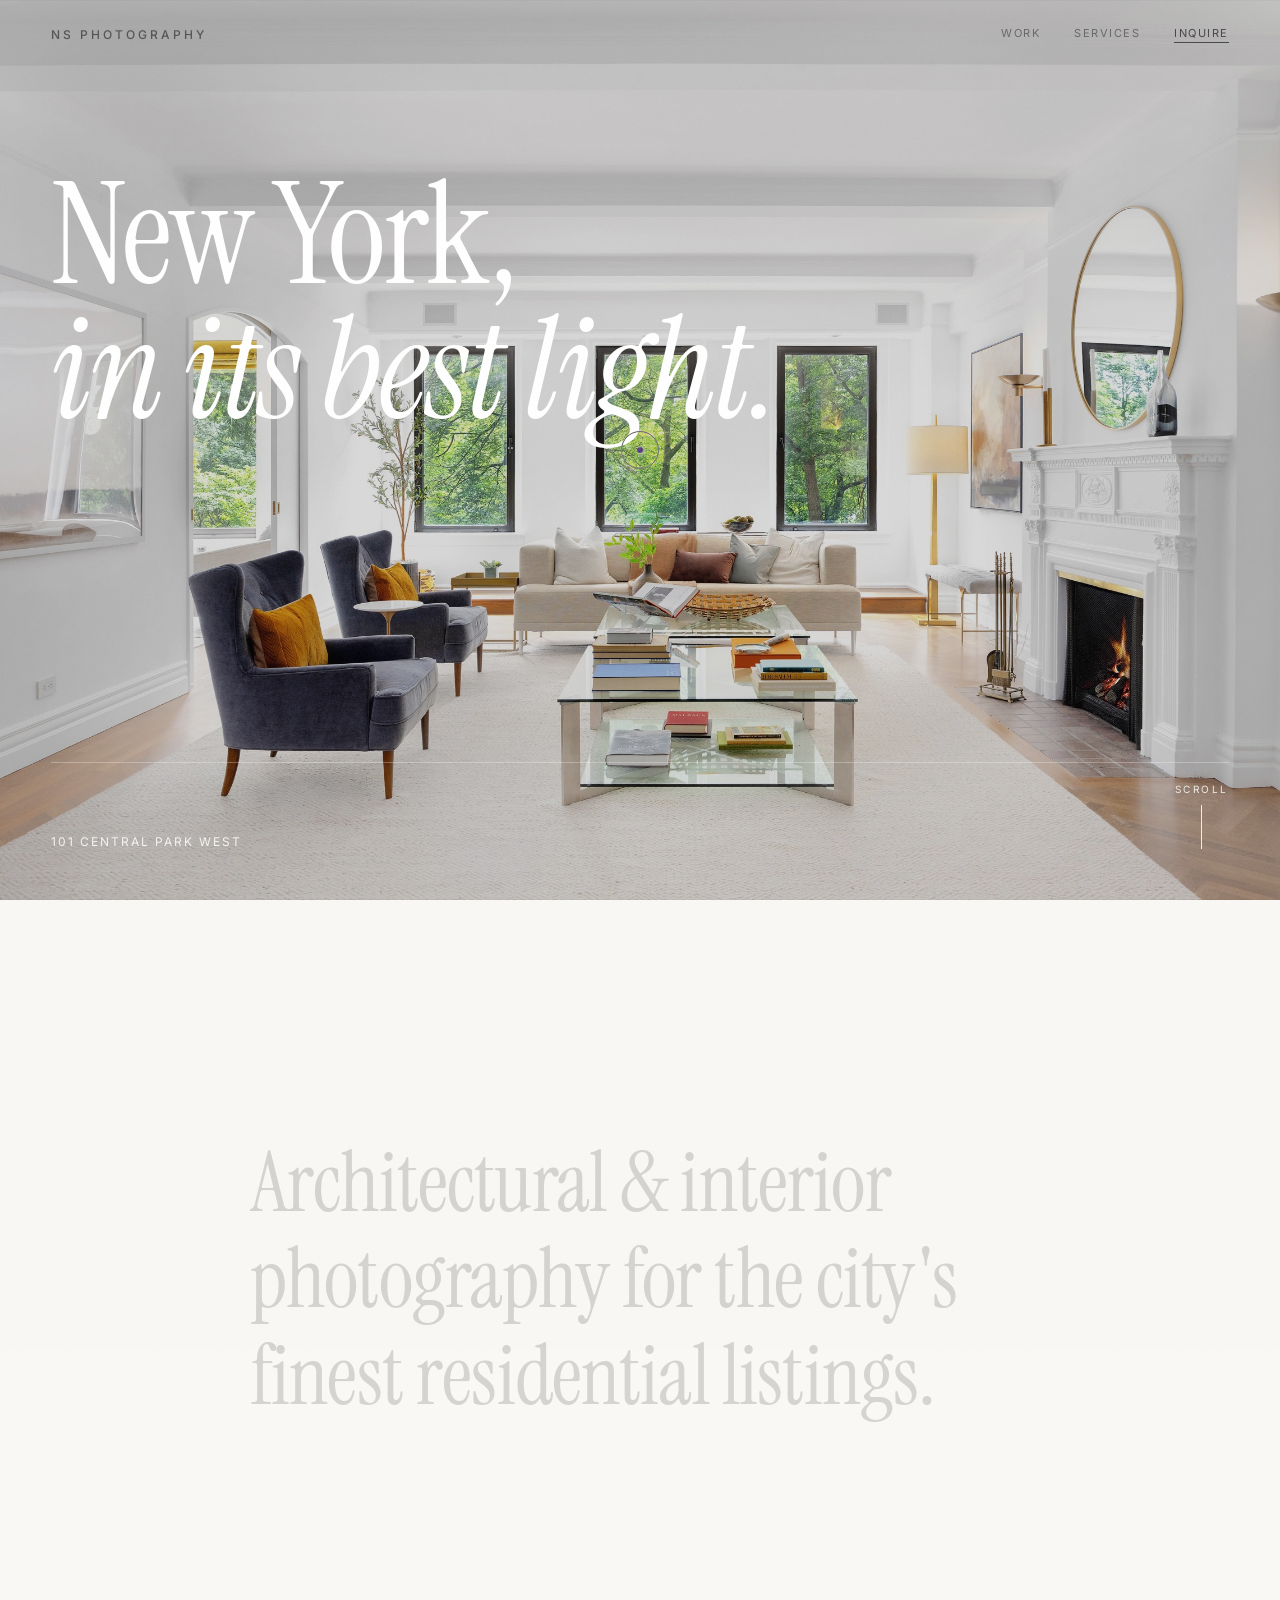
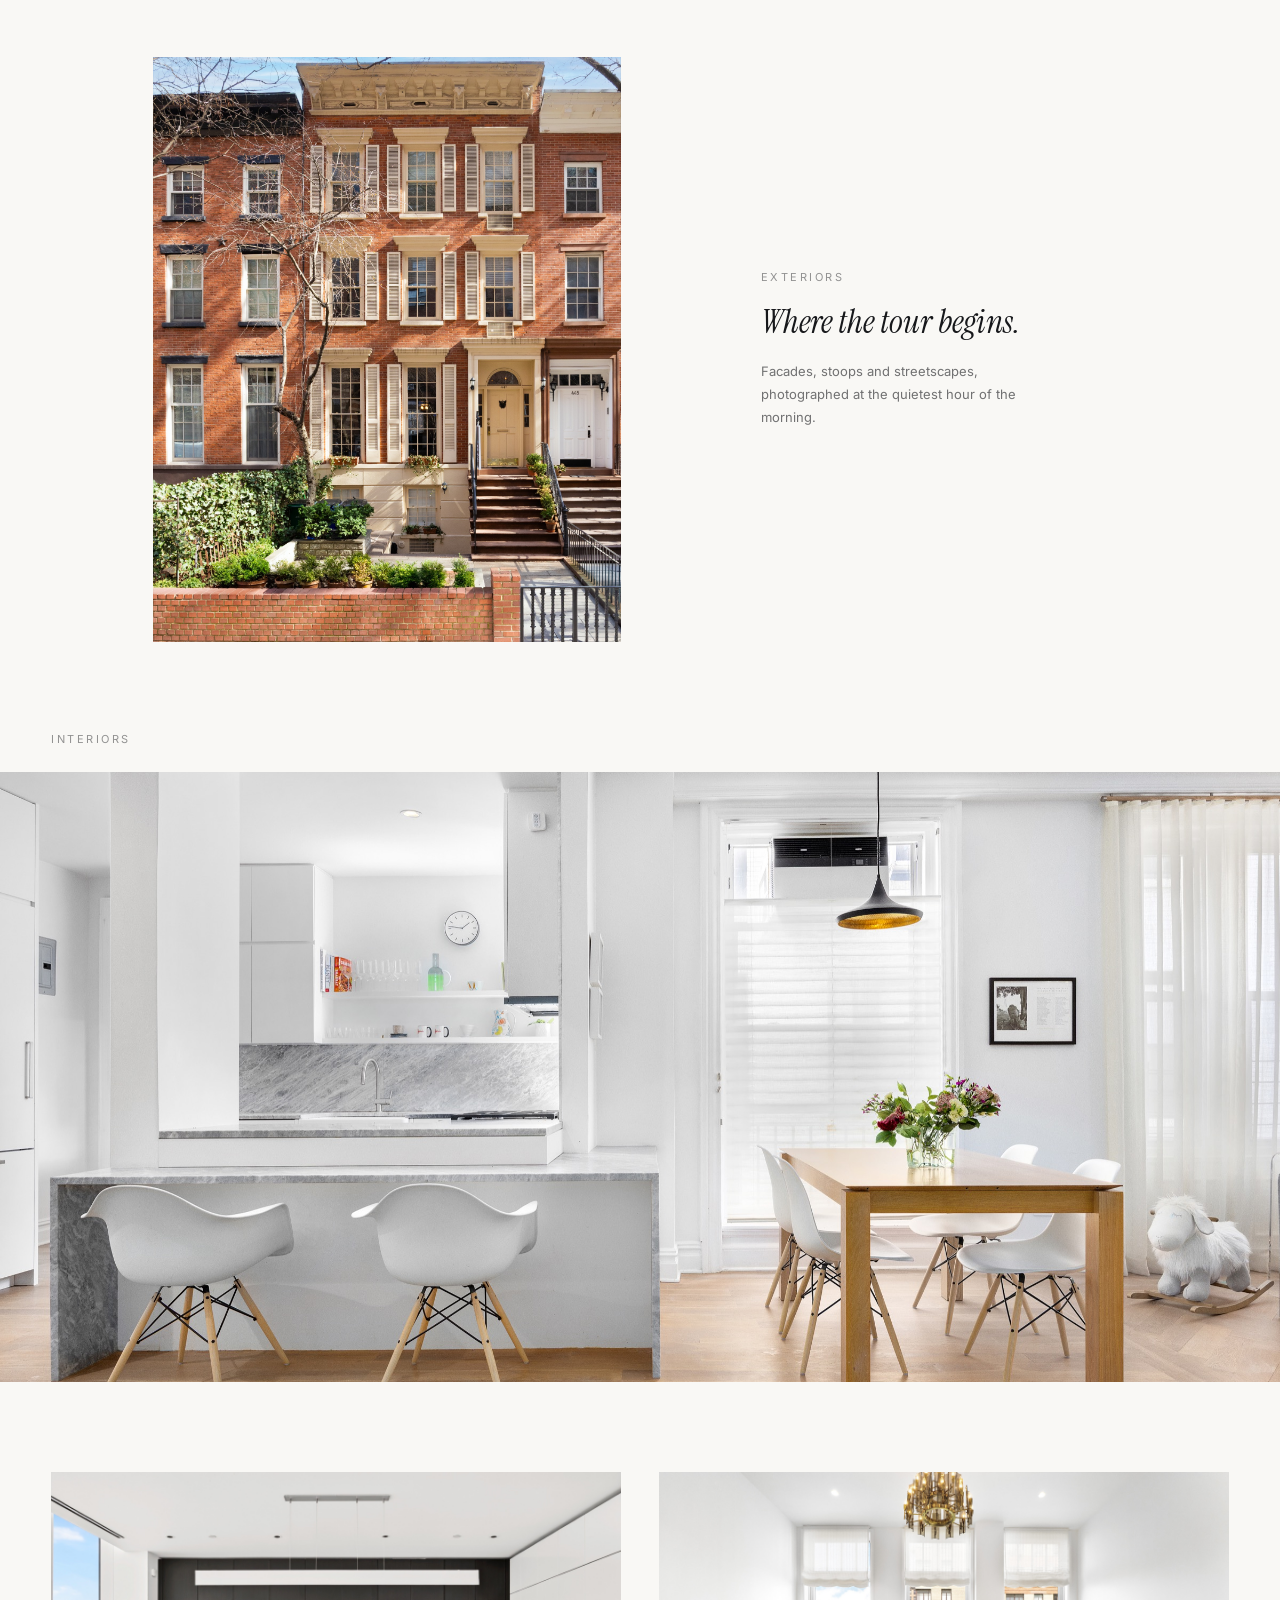
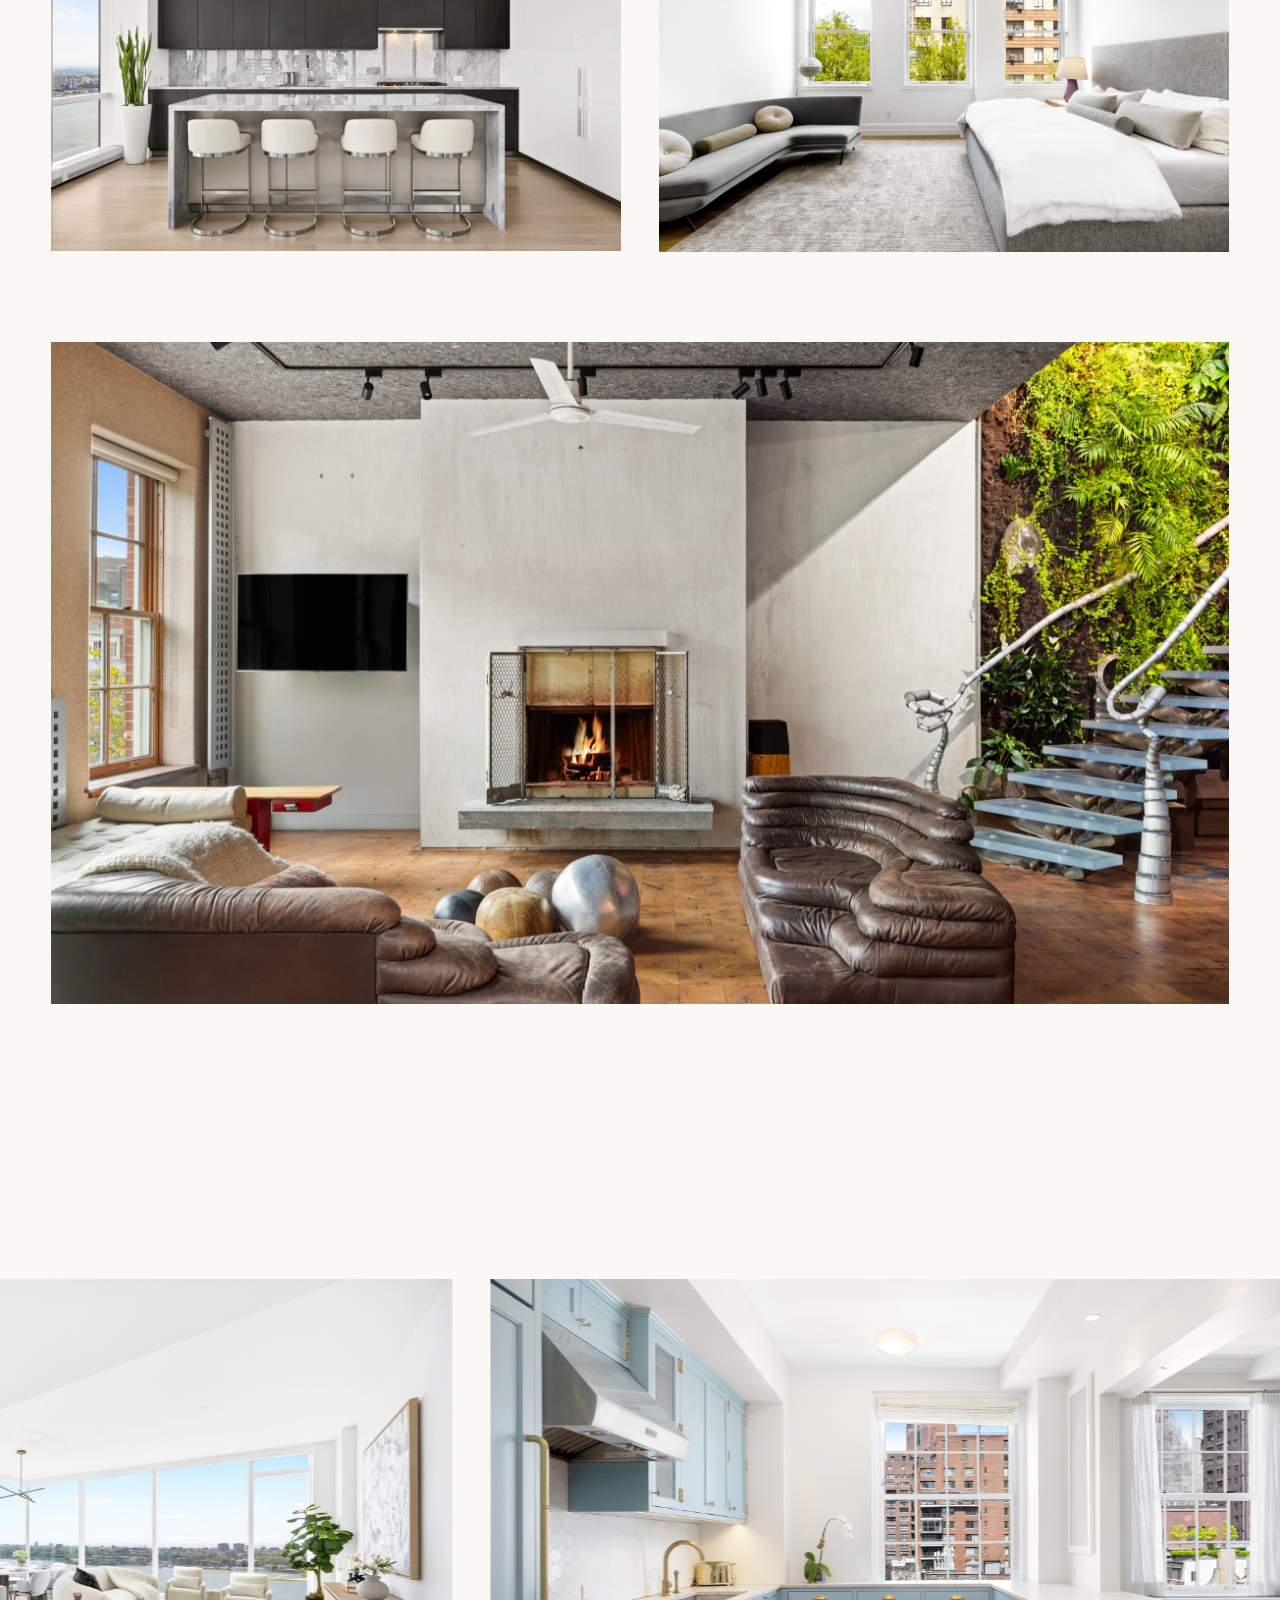
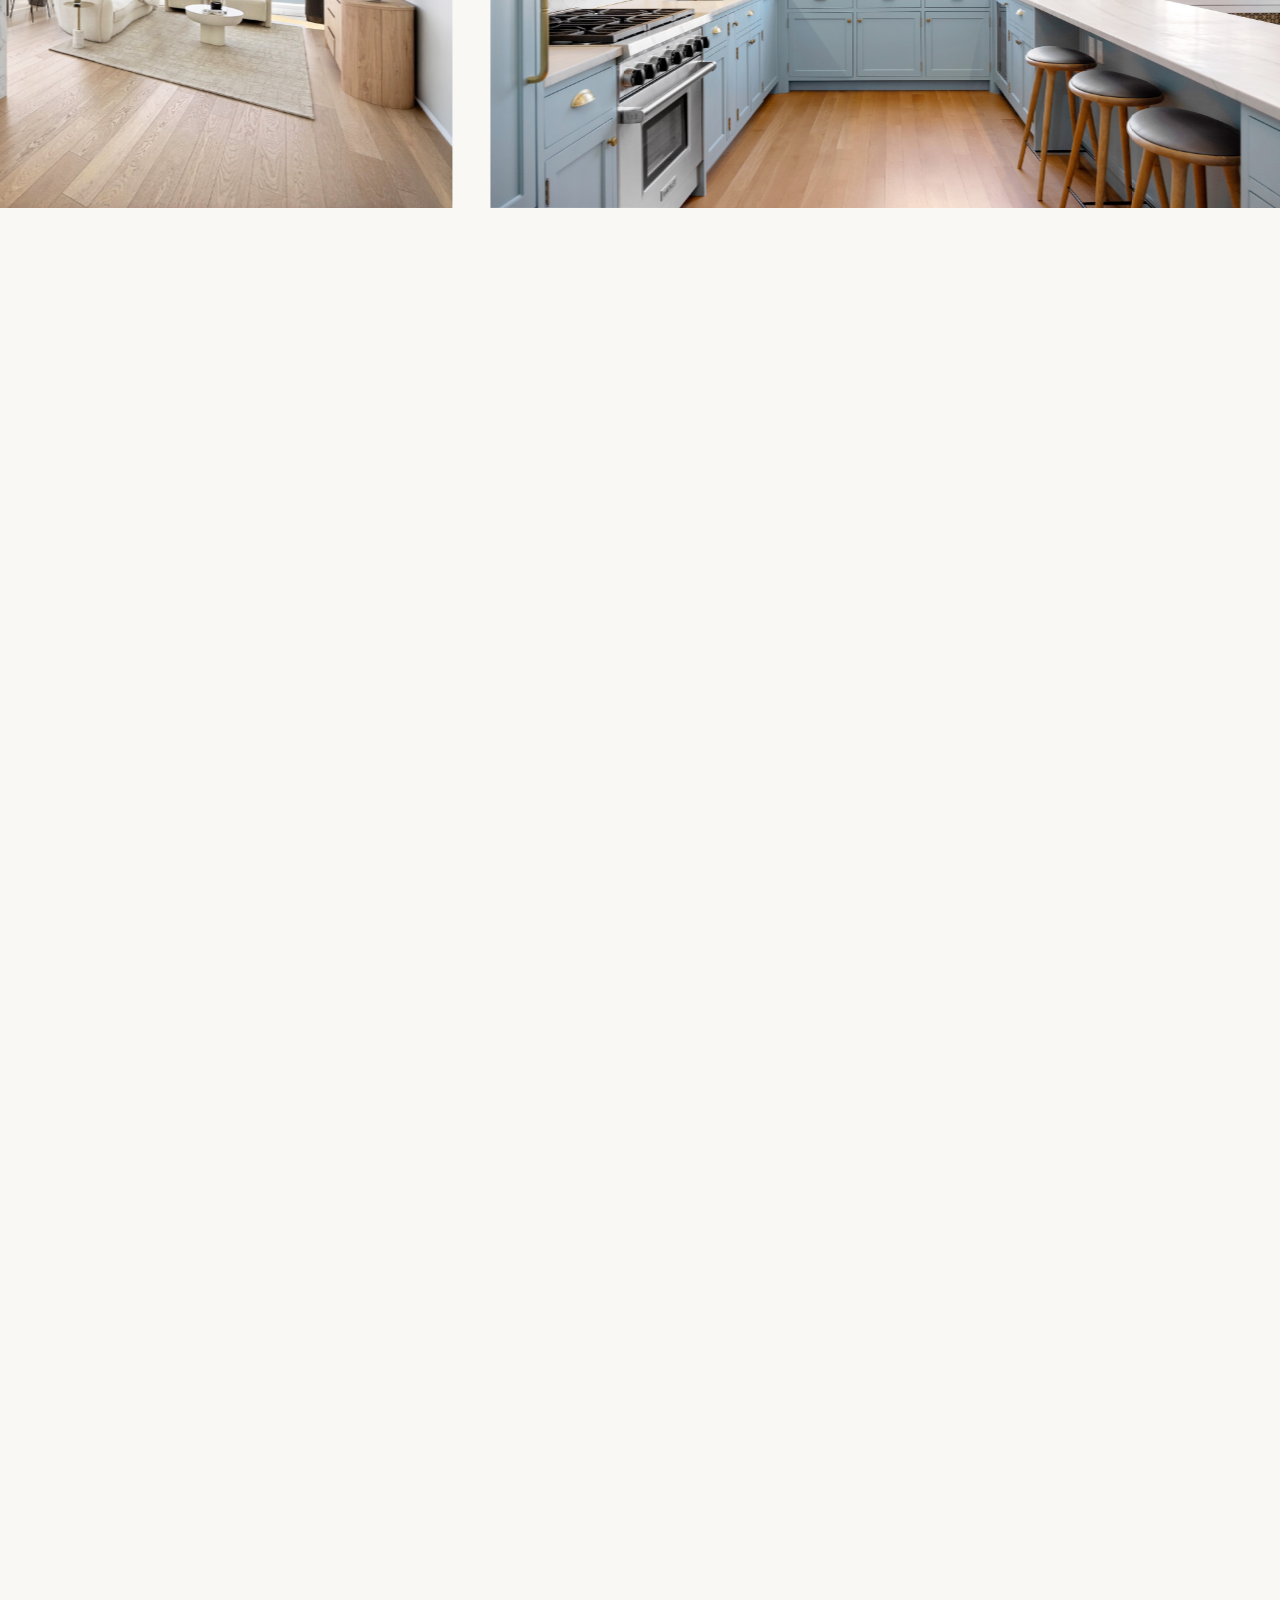
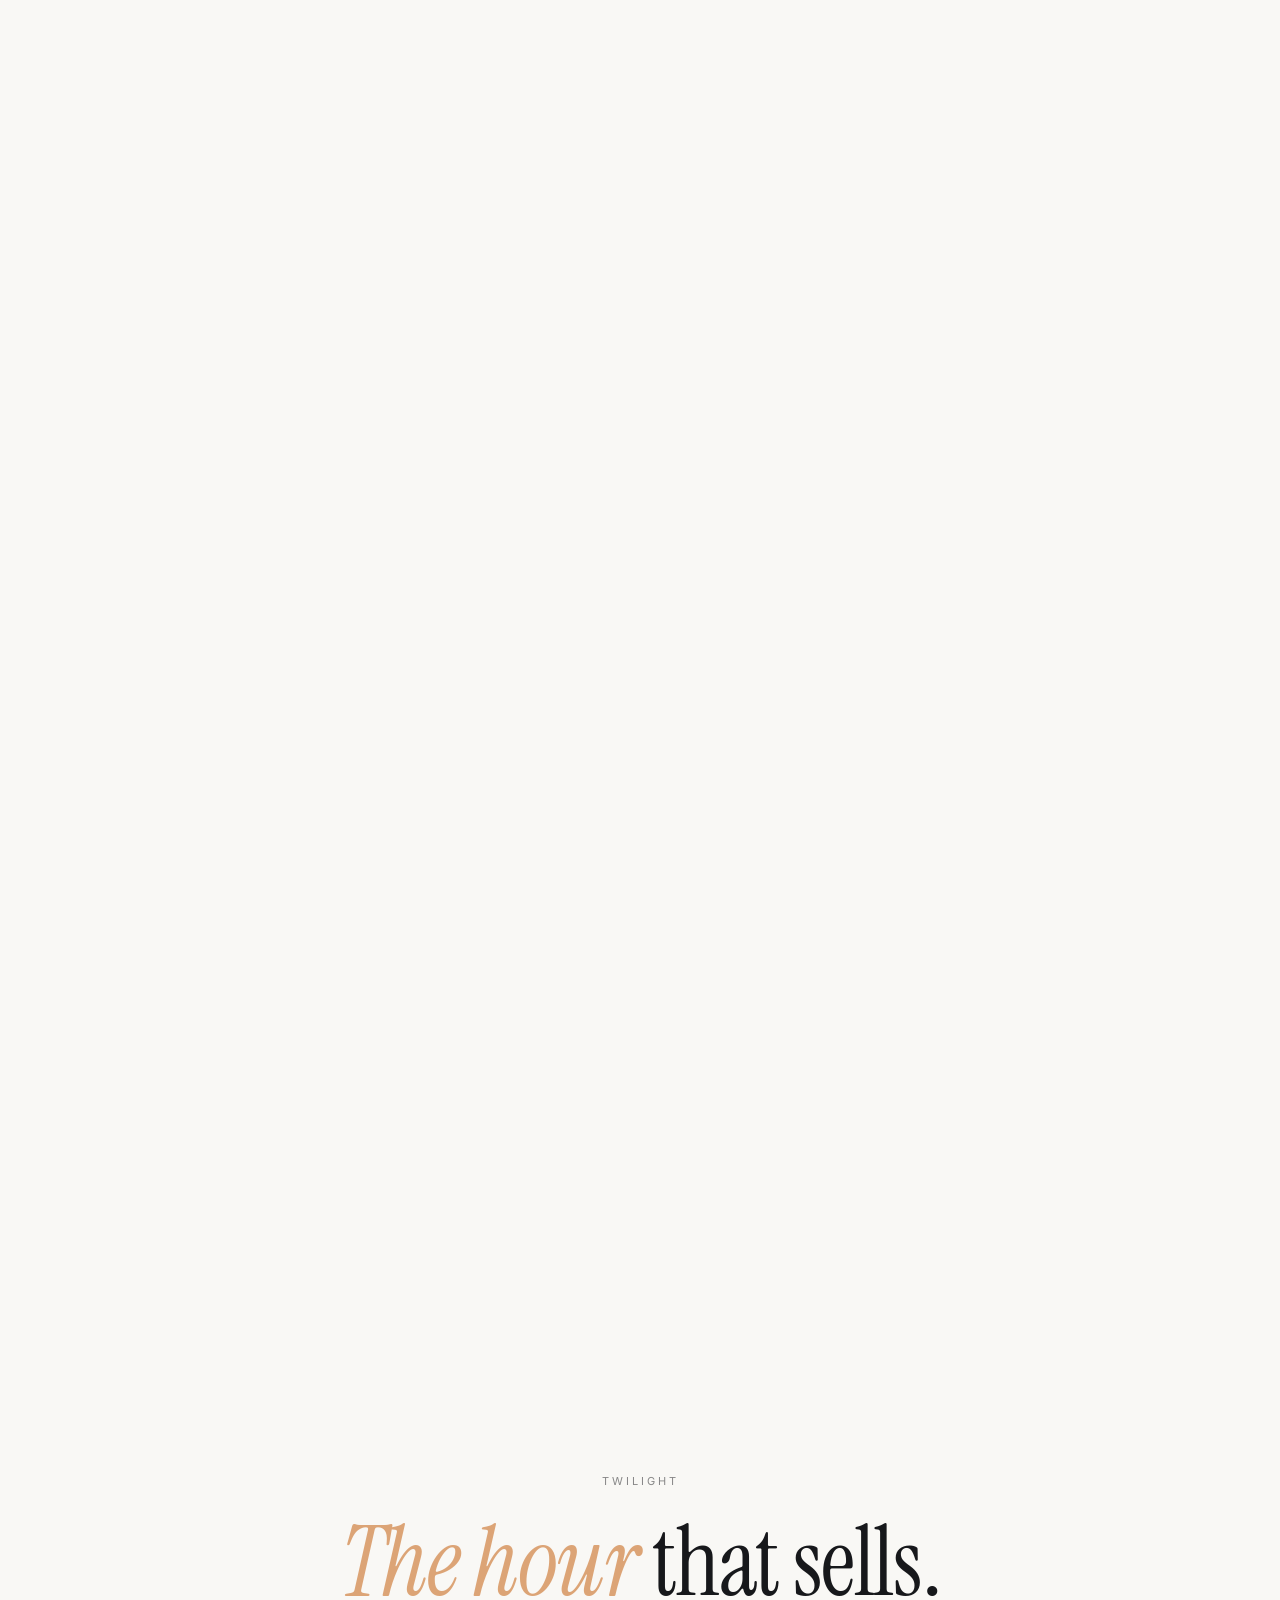
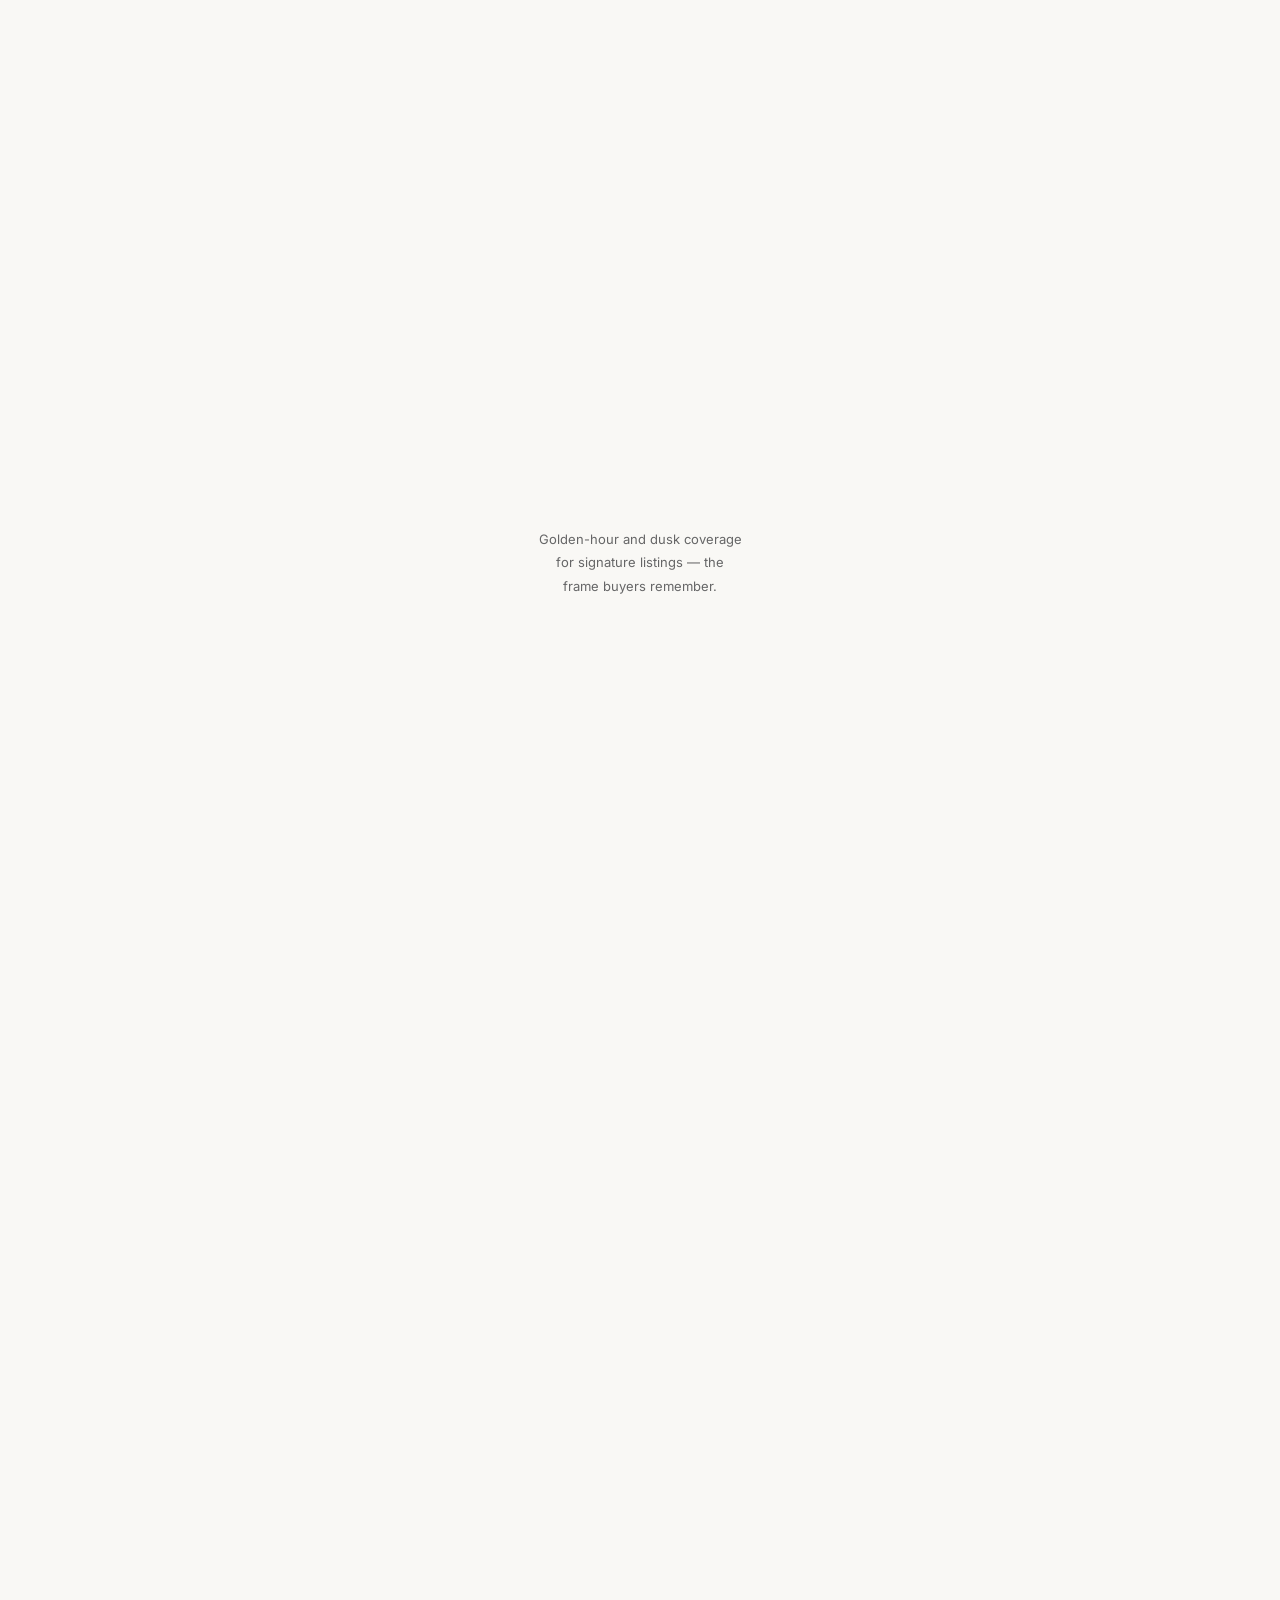
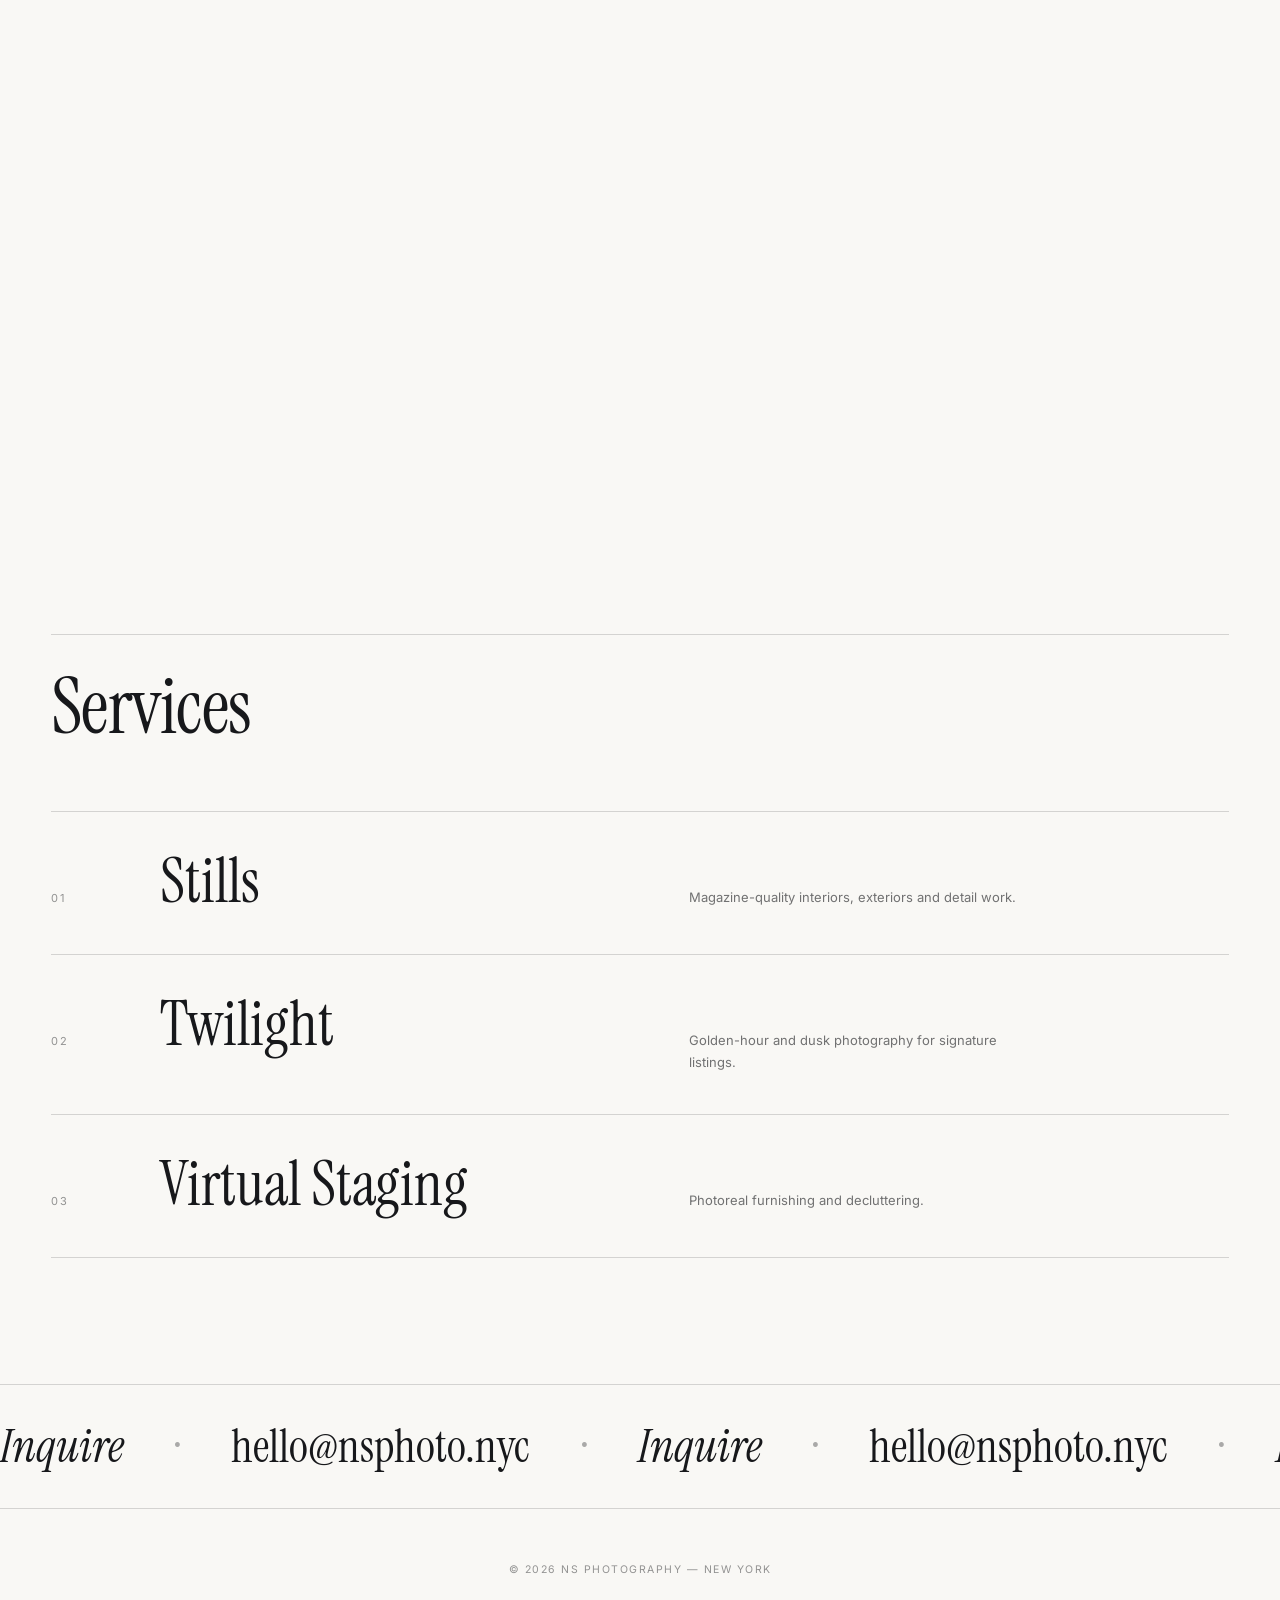
==== commit ec43effd: "Remove scroll progress hairline; point Inquire links to email" ====
--- a/index.html
+++ b/index.html
@@ -15,9 +15,6 @@
 </head>
 <body>
 
-  <!-- scroll progress hairline (CSS scroll-driven) -->
-  <div class="progress" aria-hidden="true"></div>
-
   <!-- preloader -->
   <div class="preloader" aria-hidden="true">
     <p class="preloader__logo">NS&nbsp;&nbsp;PHOTOGRAPHY</p>
@@ -32,7 +29,7 @@
     <nav class="hdr__nav" aria-label="Main">
       <a href="#work">Work</a>
       <a href="#services">Services</a>
-      <a href="#inquire" class="hdr__cta">Inquire</a>
+      <a href="mailto:hello@nsphoto.nyc" class="hdr__cta">Inquire</a>
     </nav>
   </header>
 
--- a/css/experience.css
+++ b/css/experience.css
@@ -119,27 +119,6 @@
   @keyframes img-fade {
     from { opacity: 0; }
   }
-}
-
-/* ---------- scroll progress hairline ---------- */
-
-.progress {
-  position: fixed;
-  top: 0; left: 0; right: 0;
-  height: 2px;
-  background: #fff;
-  mix-blend-mode: difference;
-  transform: scaleX(0);
-  transform-origin: 0 50%;
-  z-index: 30;
-}
-
-@supports (animation-timeline: scroll()) {
-  .progress {
-    animation: progress-grow linear both;
-    animation-timeline: scroll(root);
-  }
-  @keyframes progress-grow { to { transform: scaleX(1); } }
 }
 
 /* ---------- header ---------- */
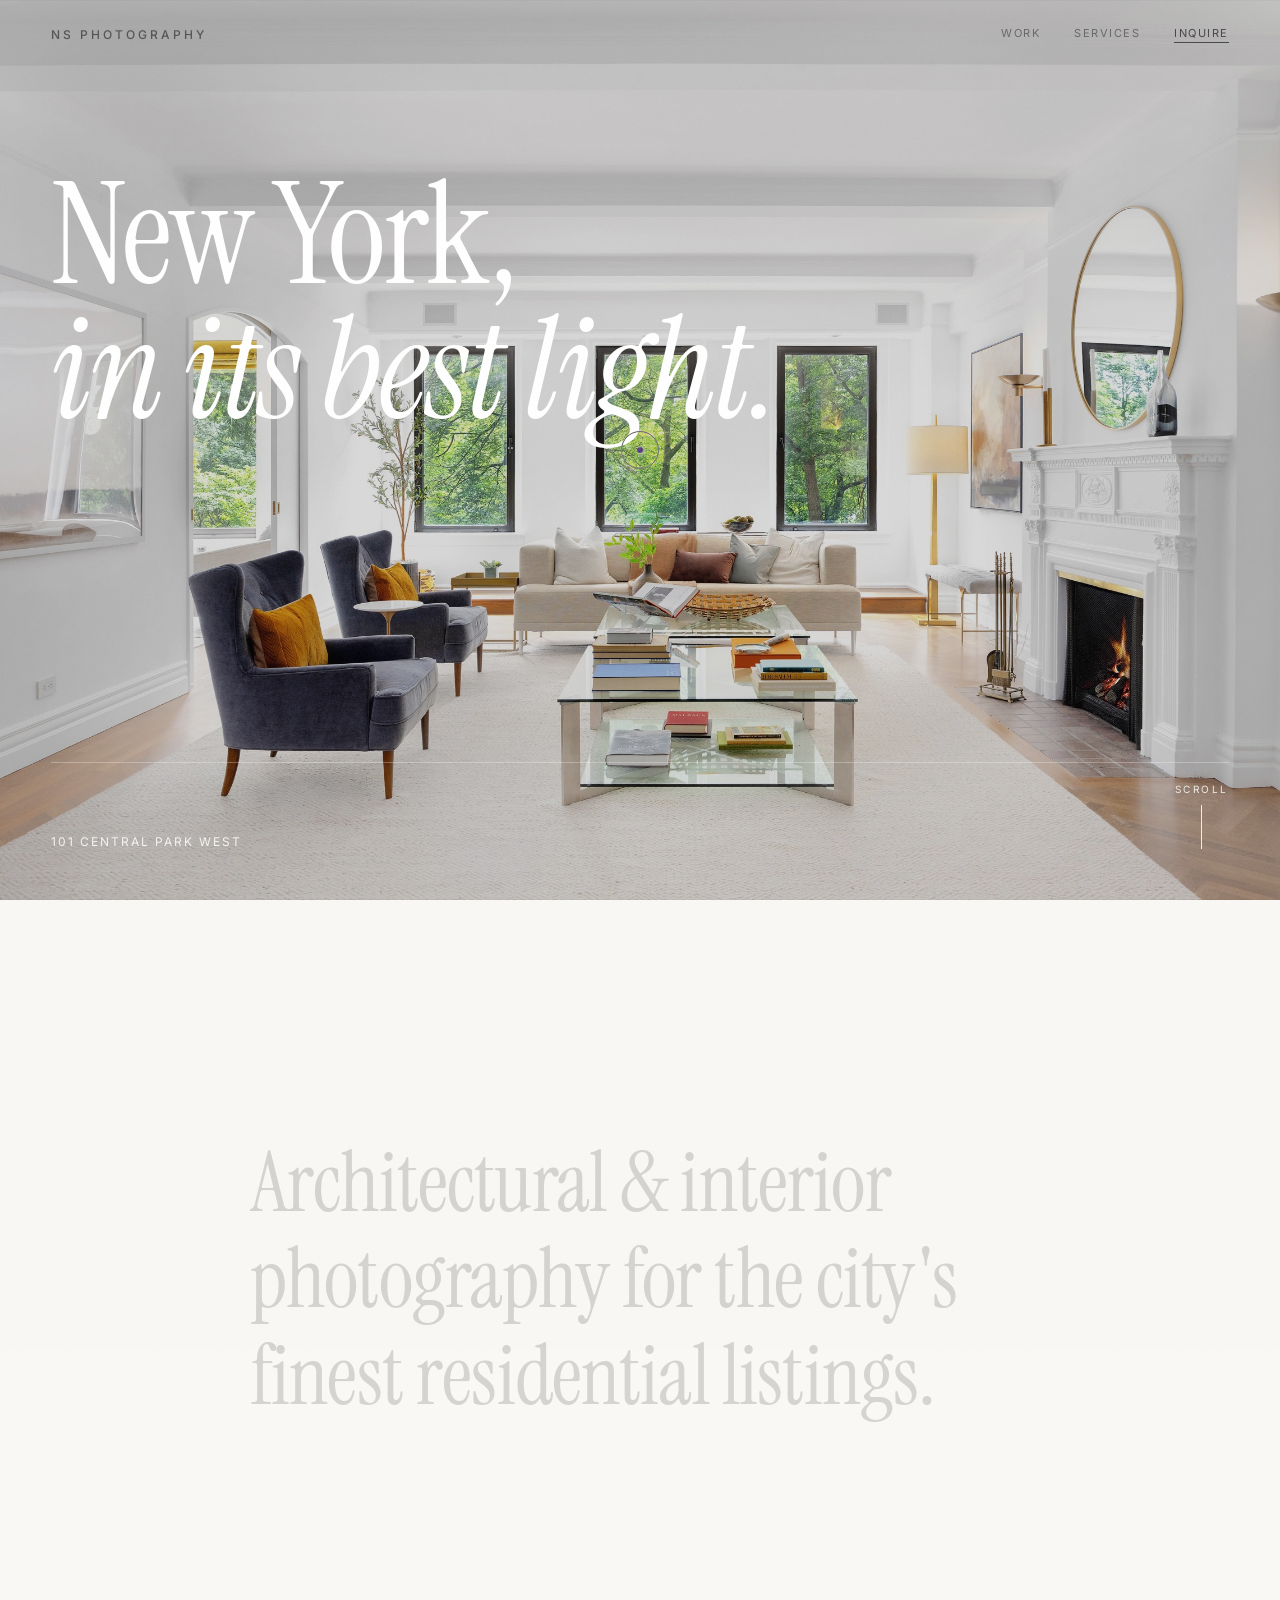
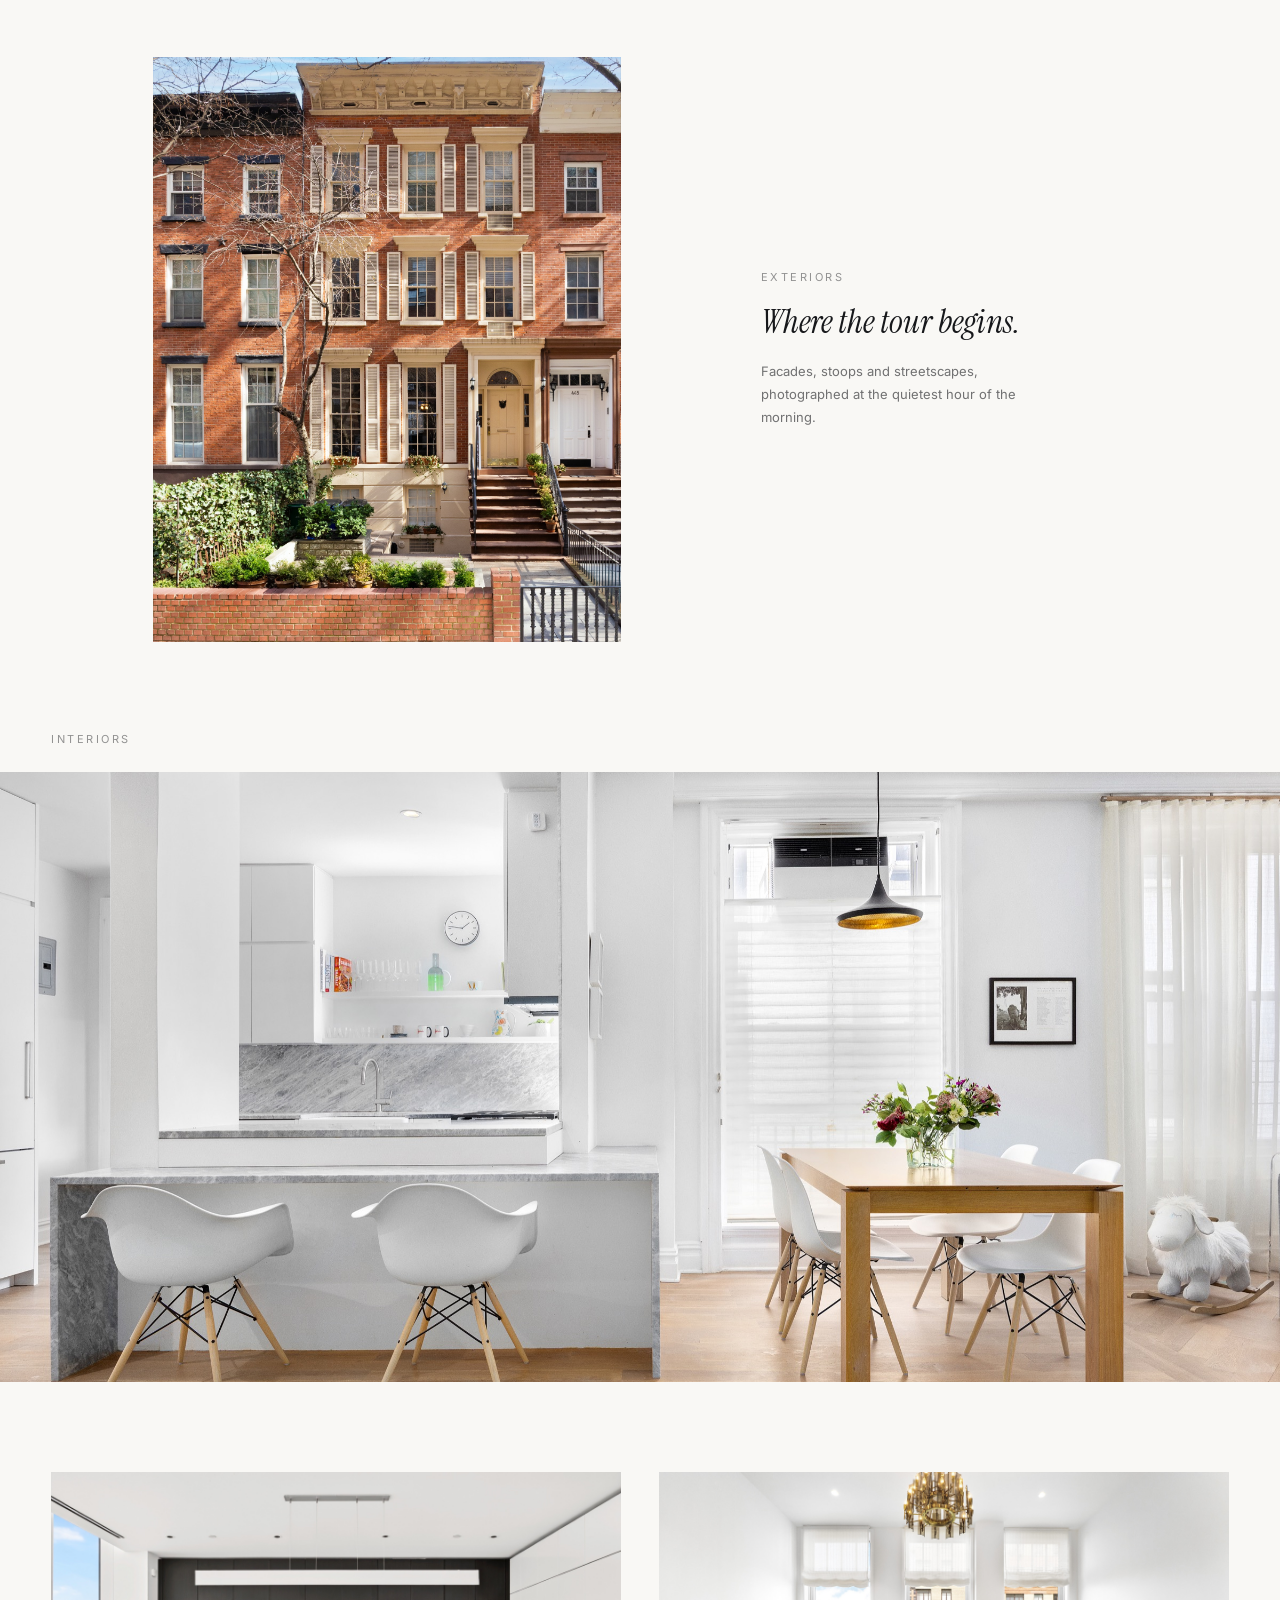
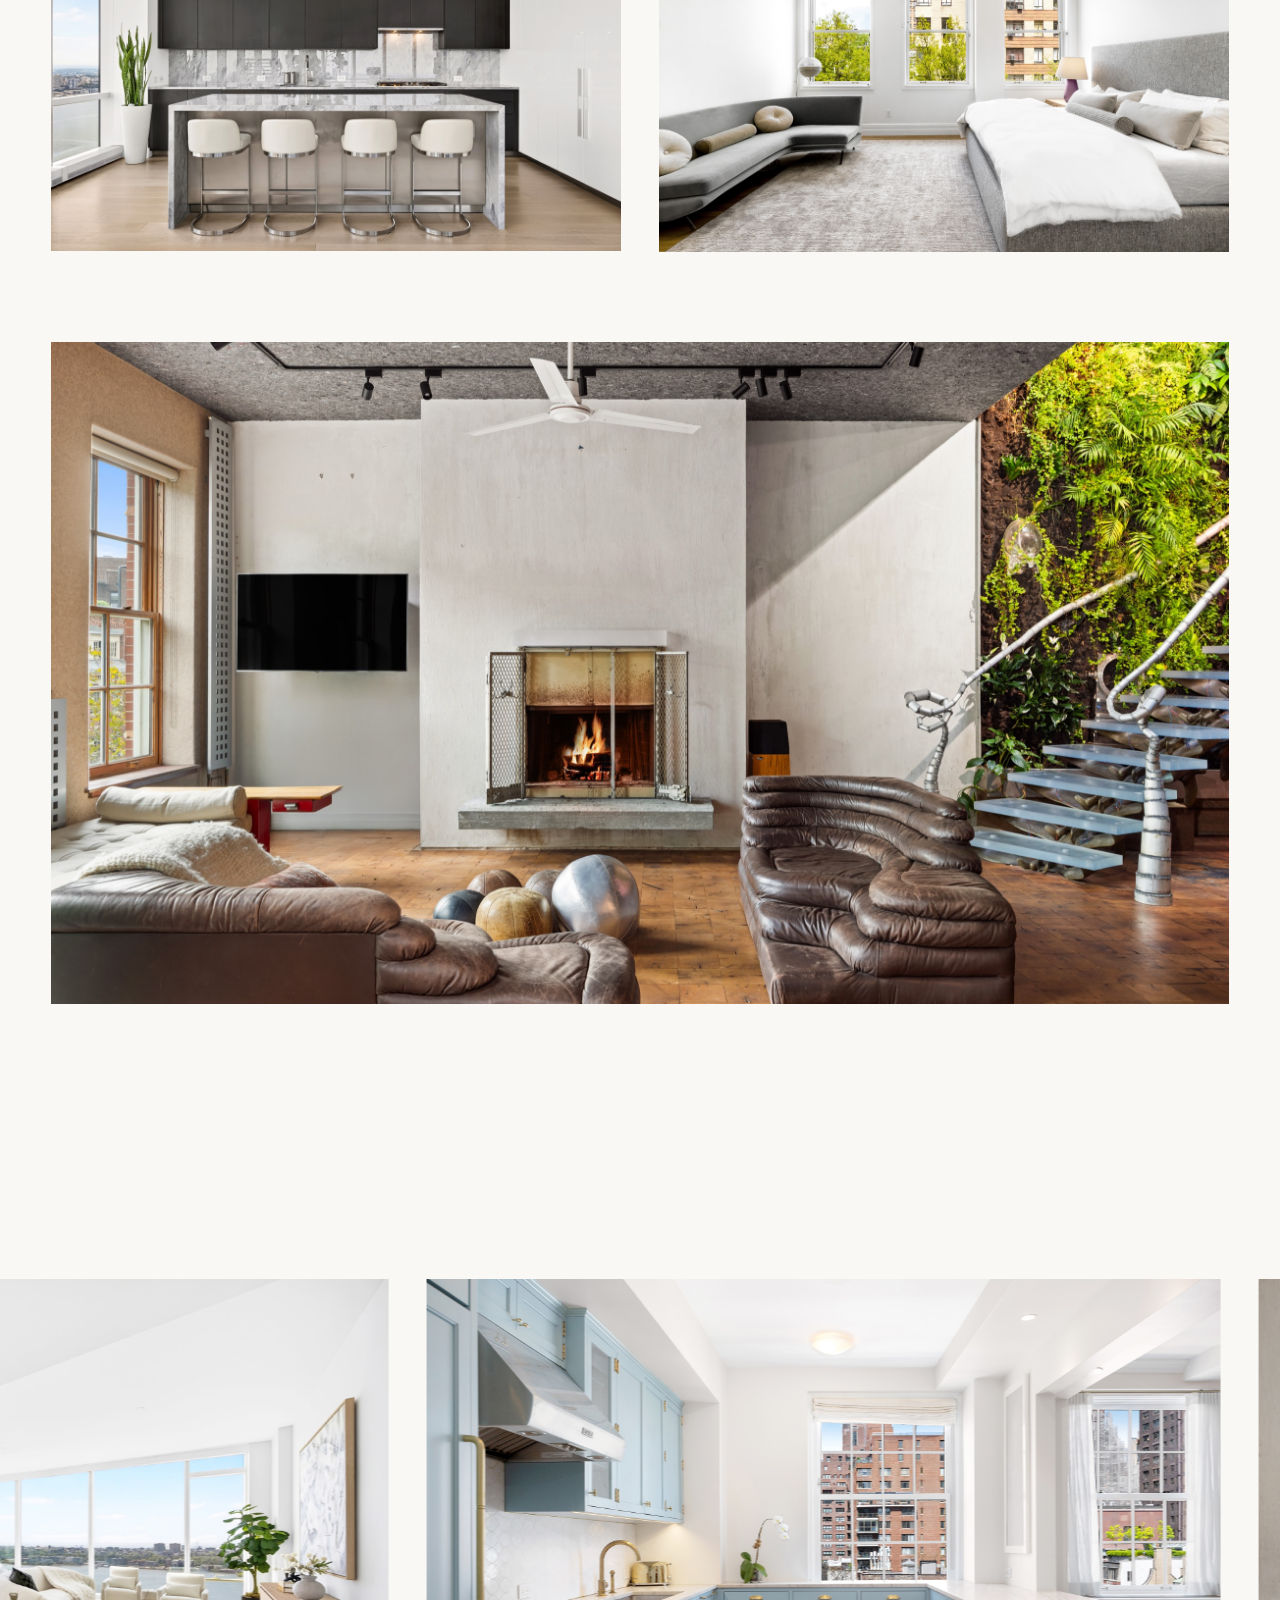
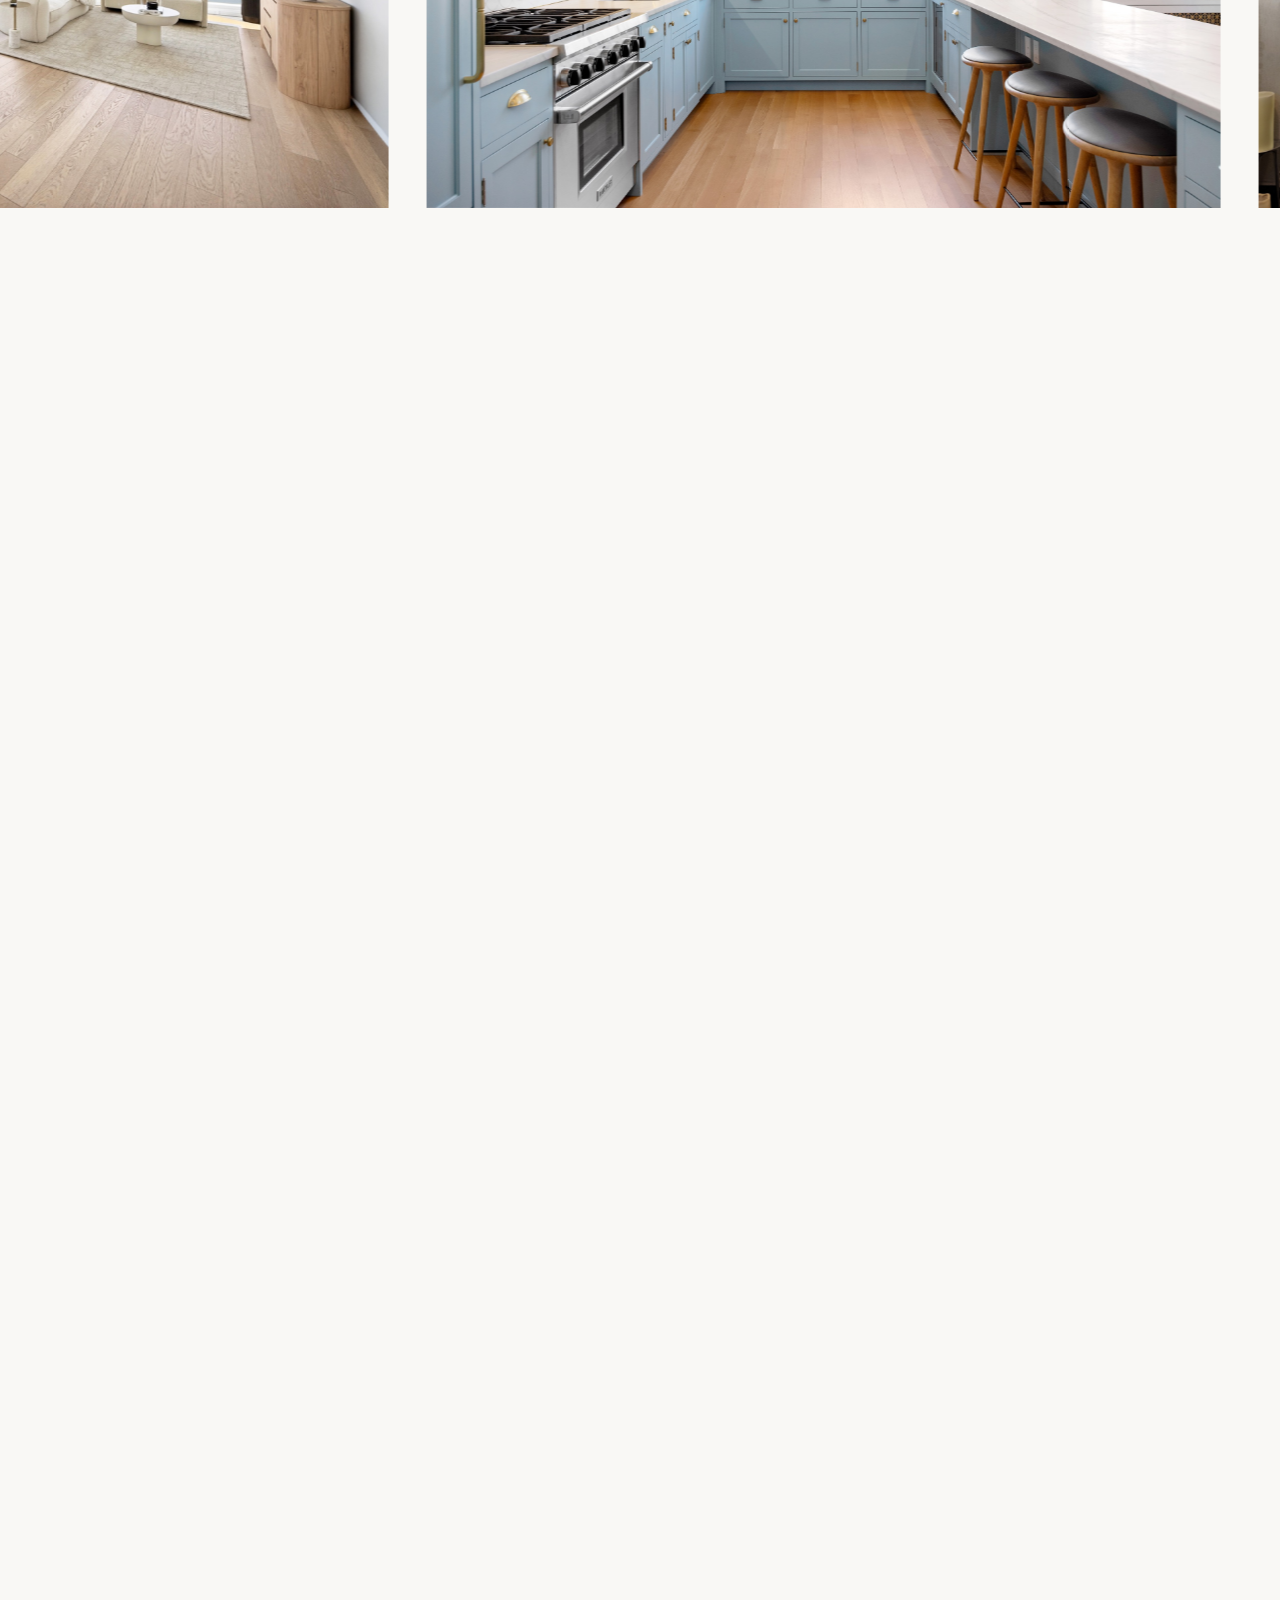
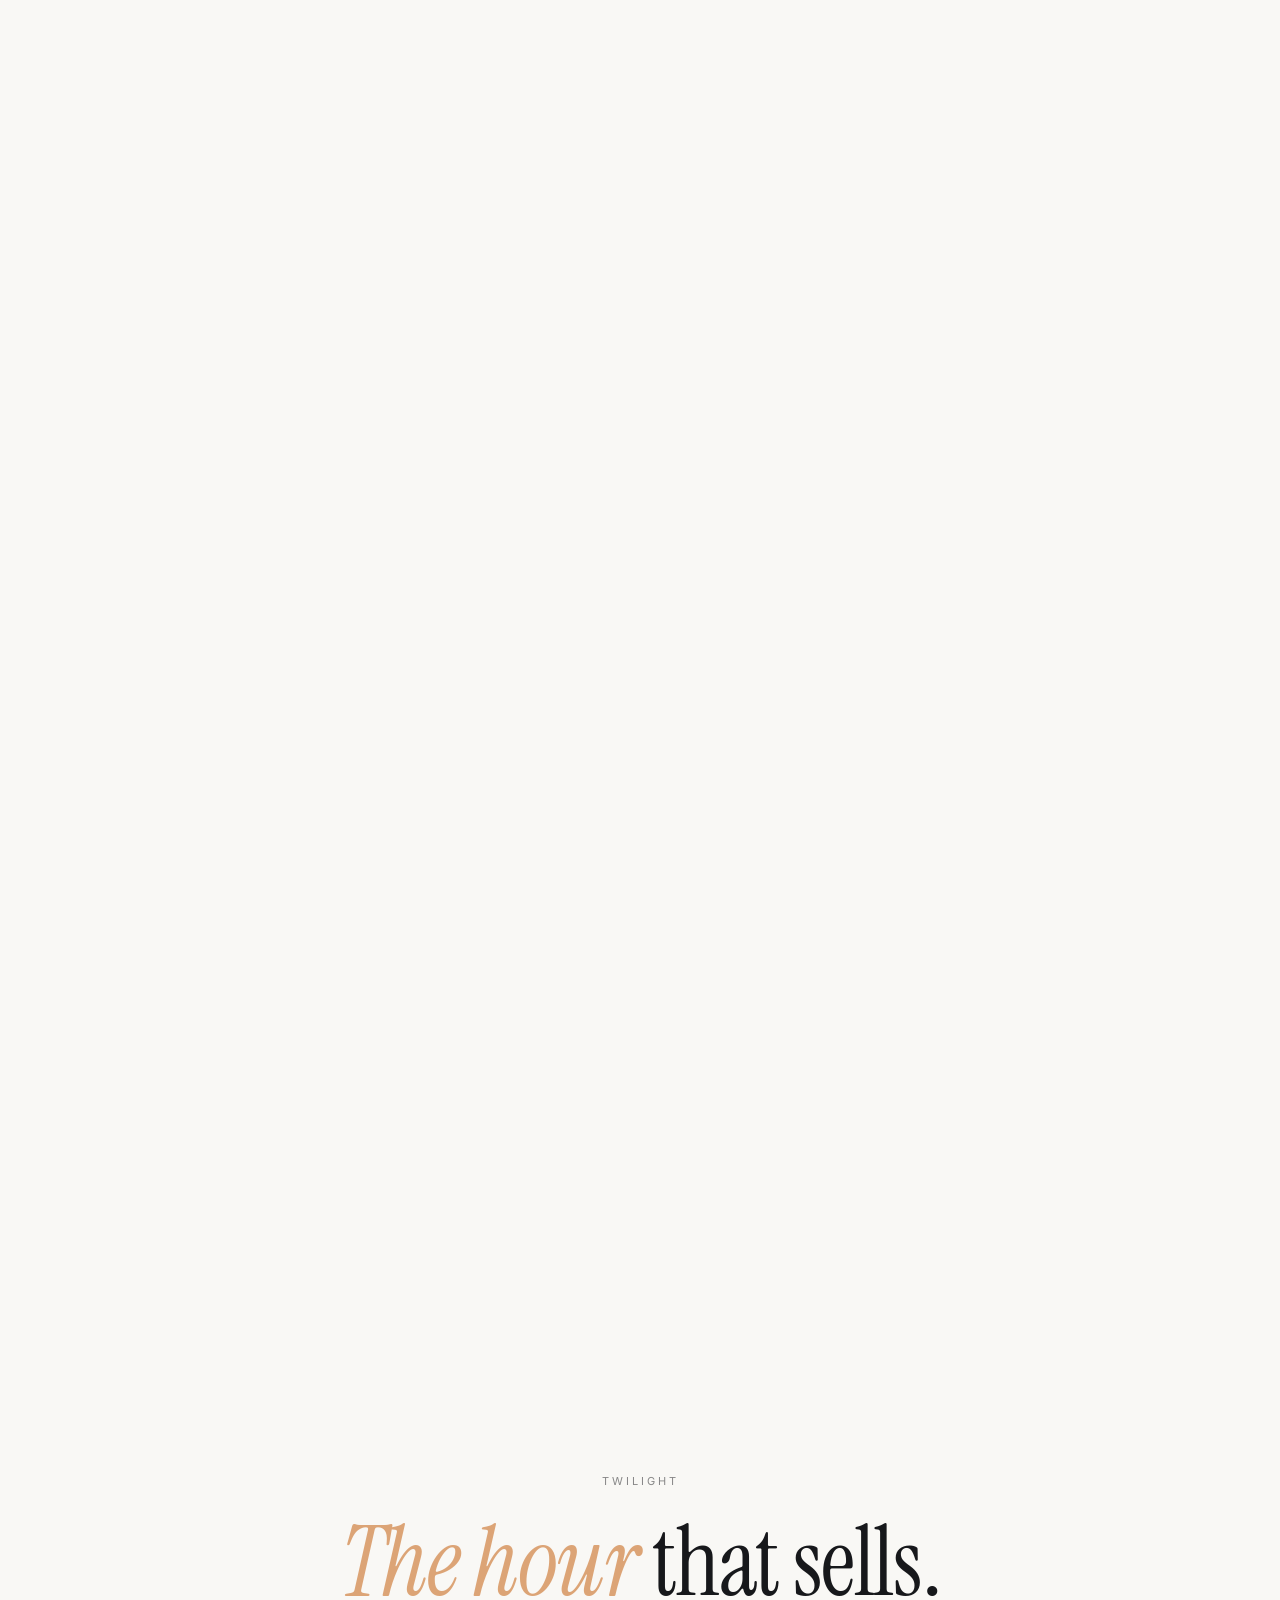
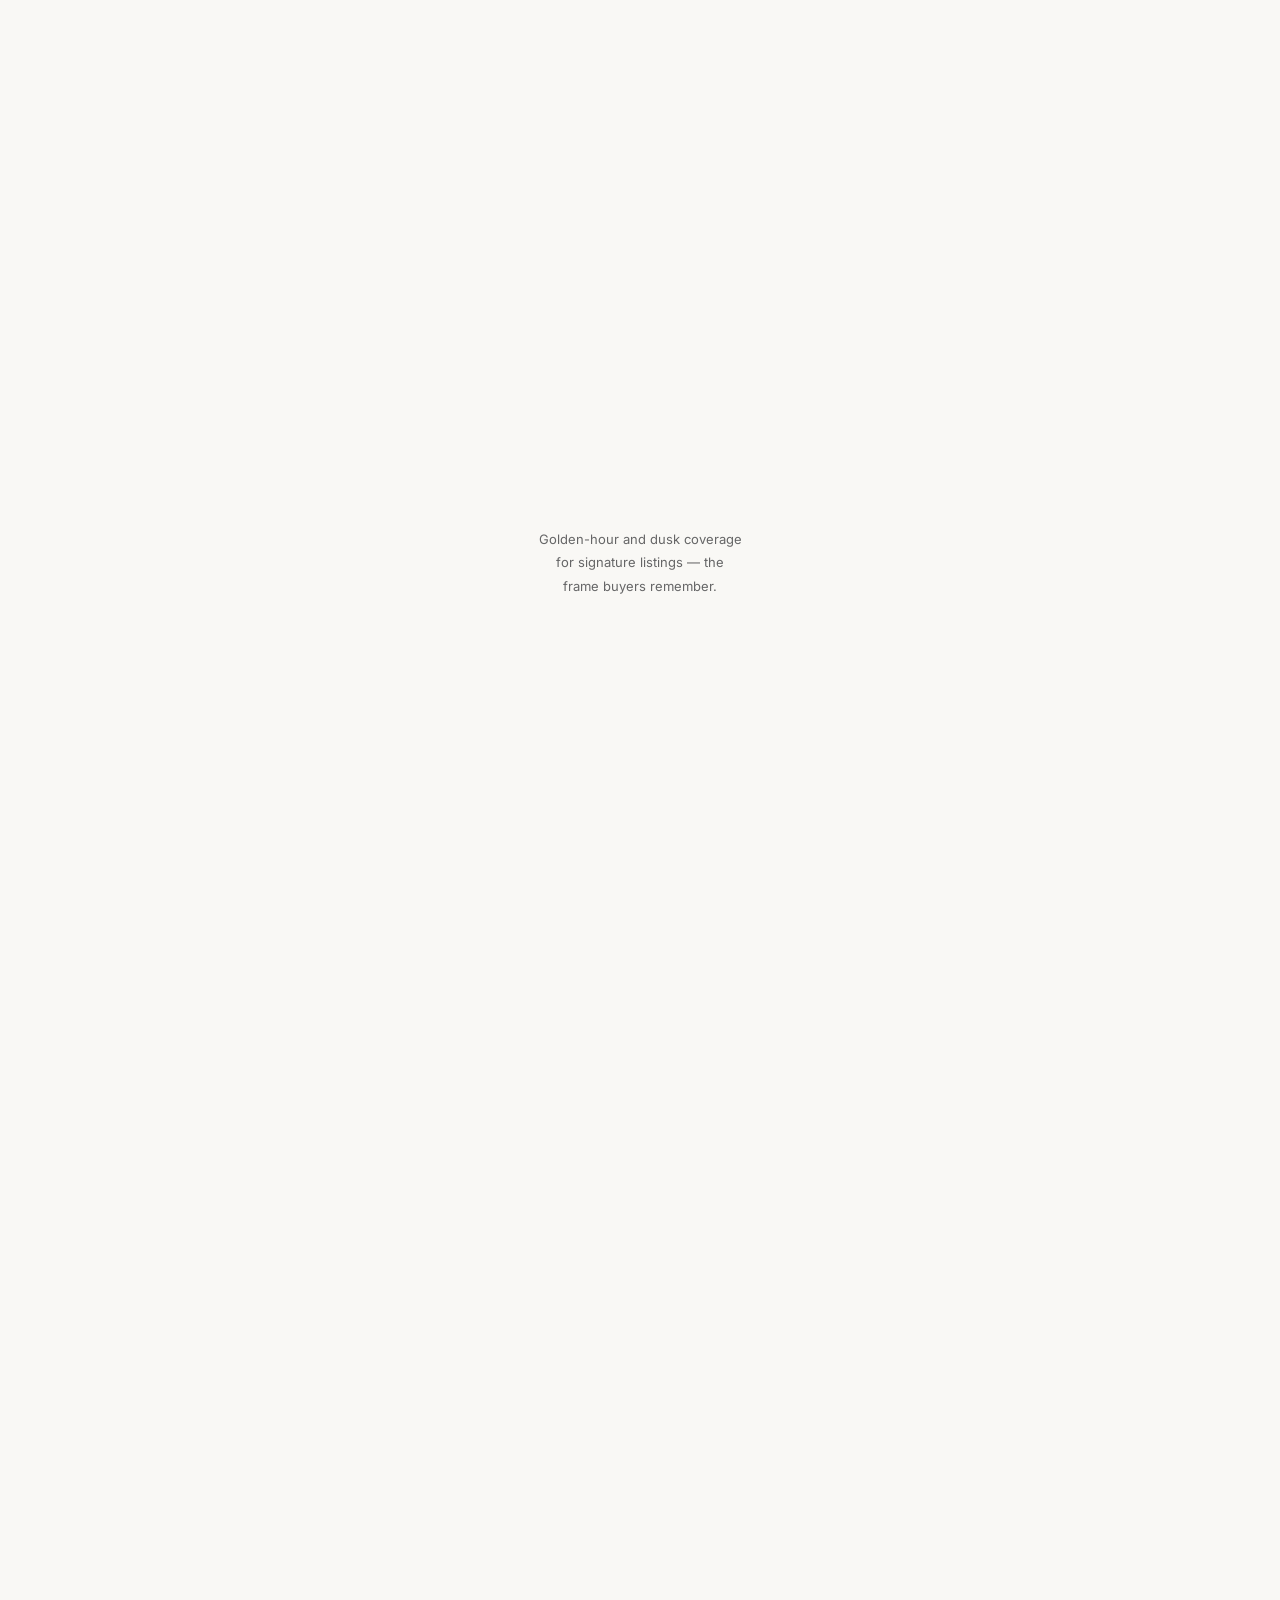
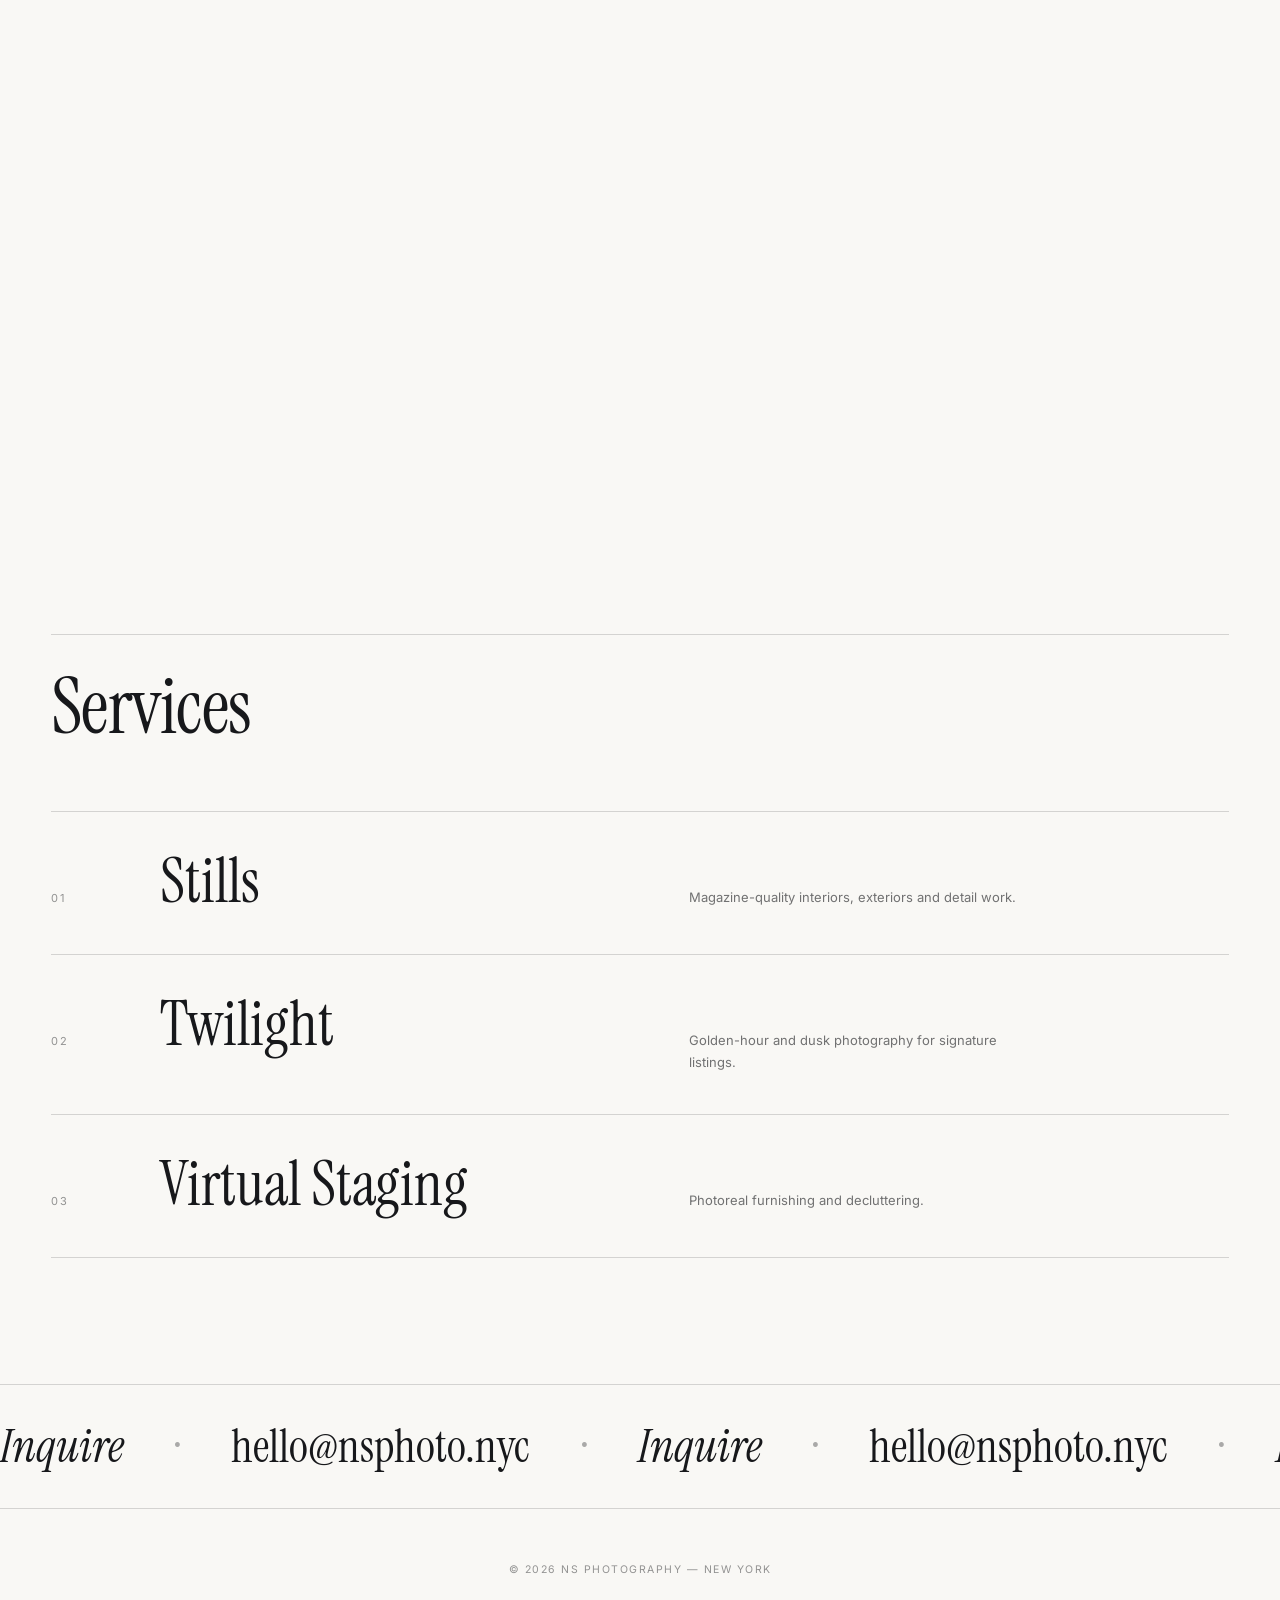
==== commit 8dc6c670: "Add favicon and Open Graph link-preview image" ====
--- a/index.html
+++ b/index.html
@@ -6,6 +6,26 @@
   <title>NS Photography — Architectural &amp; Interior Photography, NYC</title>
   <meta name="description" content="Architectural and interior photography for New York's finest residential listings. Manhattan · Brooklyn." />
   <meta name="theme-color" content="#f7f6f3" />
+
+  <link rel="icon" href="favicon.svg" type="image/svg+xml" />
+  <link rel="icon" href="favicon.ico" sizes="32x32" />
+  <link rel="apple-touch-icon" href="apple-touch-icon.png" />
+
+  <!-- Open Graph / iMessage, WhatsApp, Slack, Facebook link previews -->
+  <meta property="og:type" content="website" />
+  <meta property="og:site_name" content="NS Photography" />
+  <meta property="og:title" content="NS Photography — Architectural &amp; Interior Photography, NYC" />
+  <meta property="og:description" content="Architectural and interior photography for New York's finest residential listings. Manhattan · Brooklyn." />
+  <meta property="og:url" content="https://nsphoto.nyc/" />
+  <meta property="og:image" content="https://nsphoto.nyc/images/og-image.jpg" />
+  <meta property="og:image:width" content="1200" />
+  <meta property="og:image:height" content="630" />
+
+  <!-- Twitter Card fallback -->
+  <meta name="twitter:card" content="summary_large_image" />
+  <meta name="twitter:title" content="NS Photography — Architectural &amp; Interior Photography, NYC" />
+  <meta name="twitter:description" content="Architectural and interior photography for New York's finest residential listings. Manhattan · Brooklyn." />
+  <meta name="twitter:image" content="https://nsphoto.nyc/images/og-image.jpg" />
 
   <link rel="preconnect" href="https://fonts.googleapis.com" />
   <link rel="preconnect" href="https://fonts.gstatic.com" crossorigin />
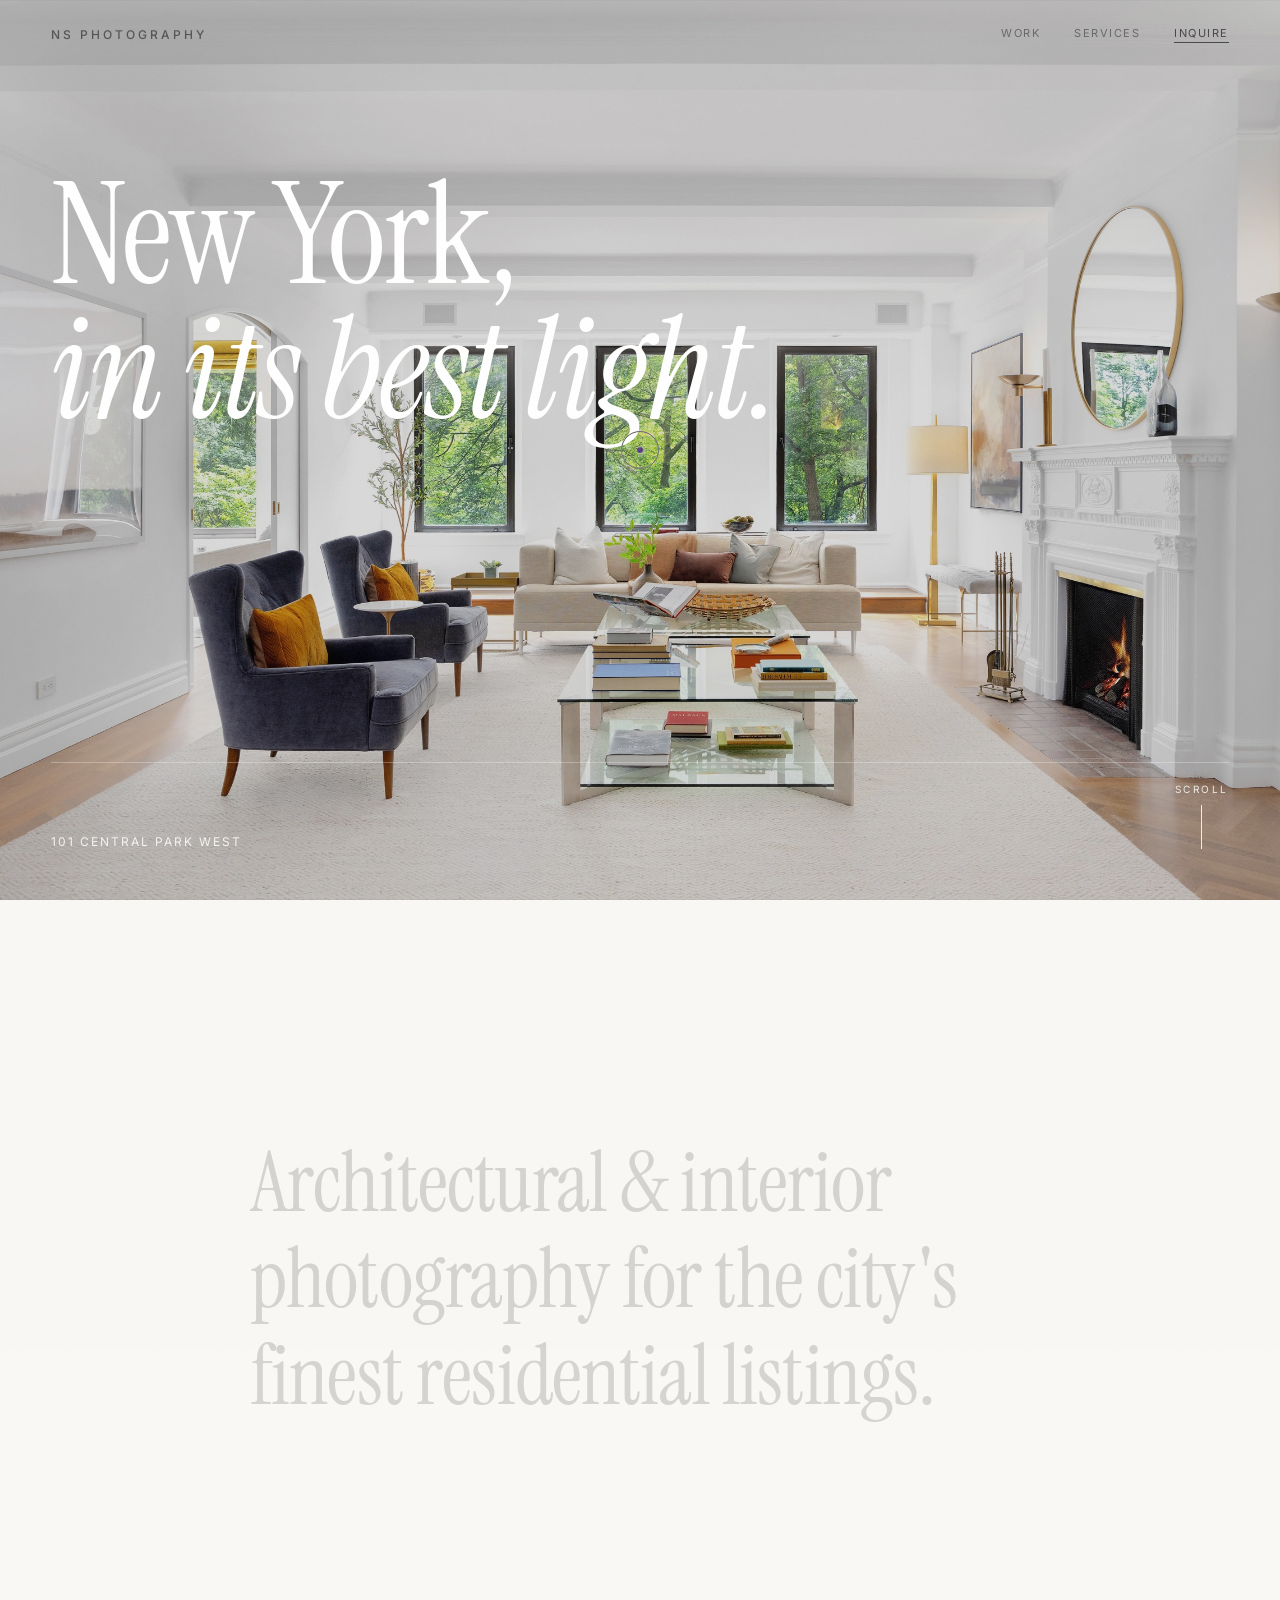
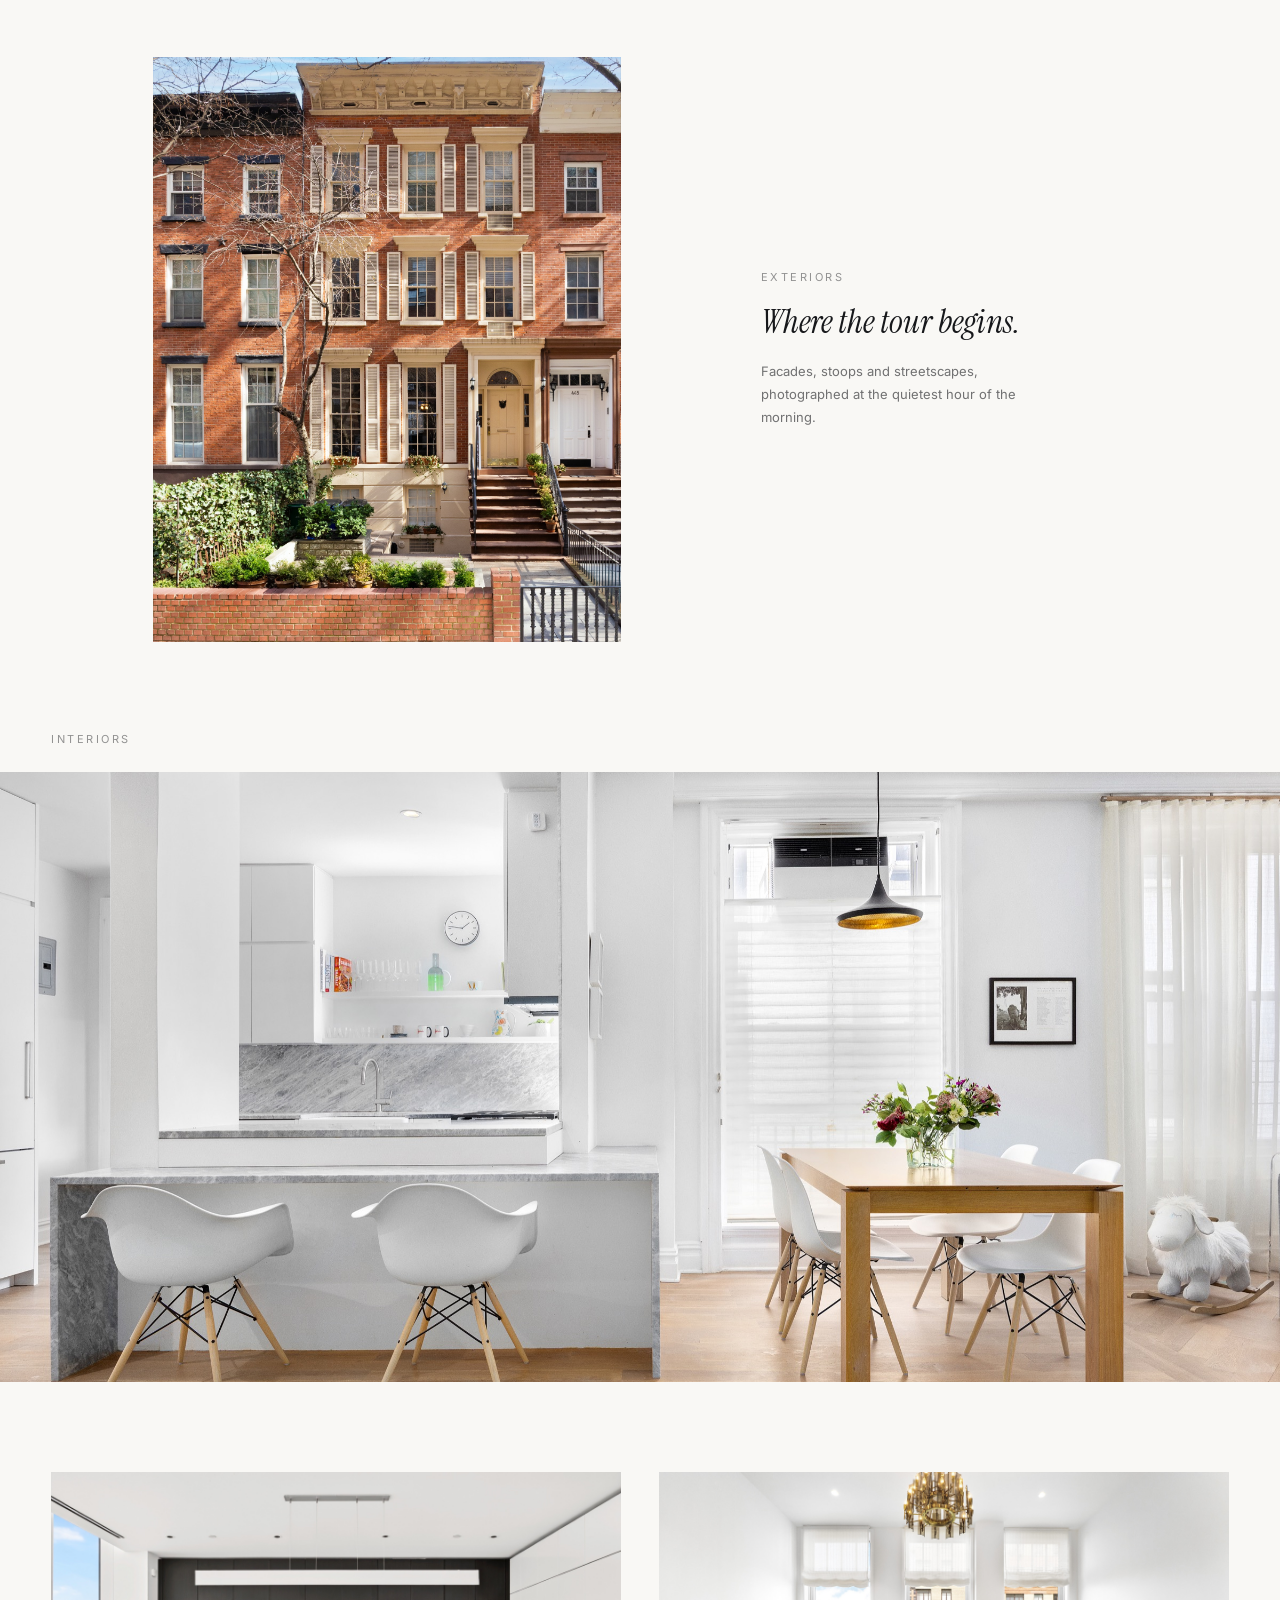
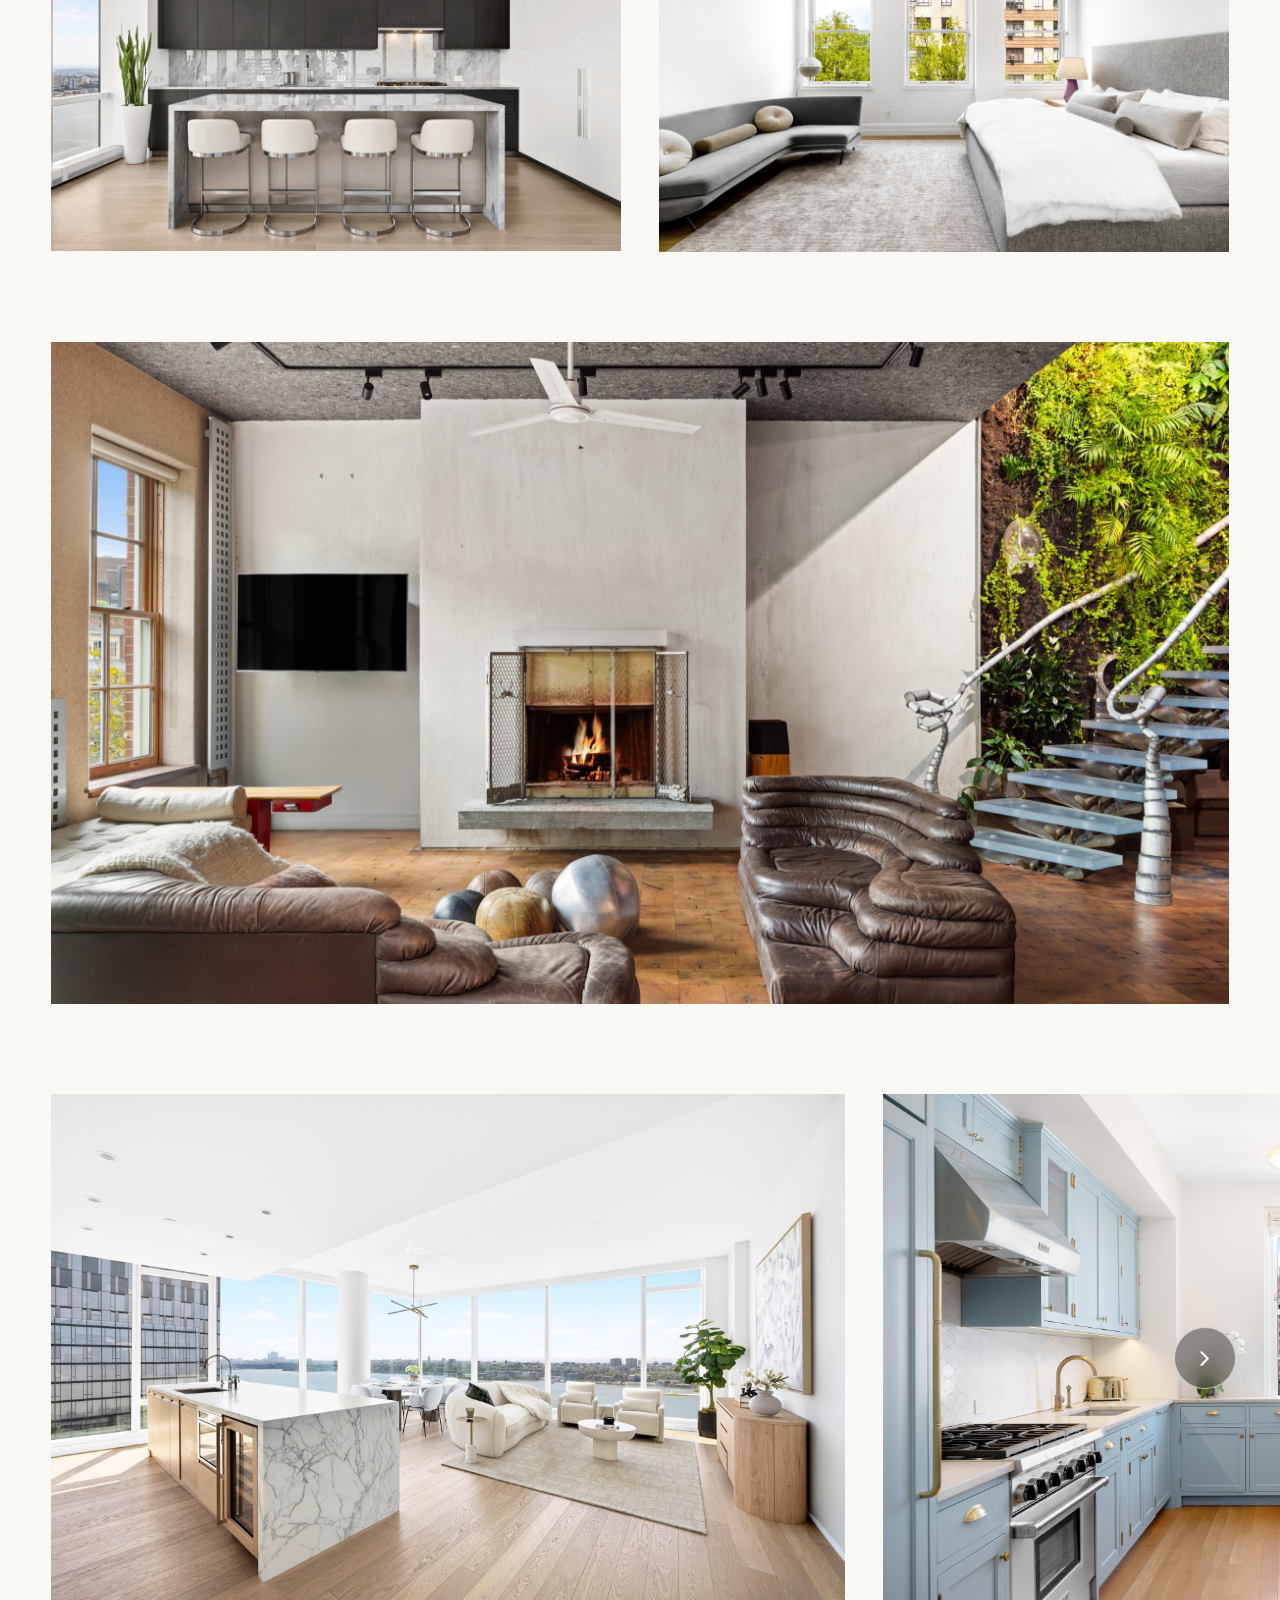
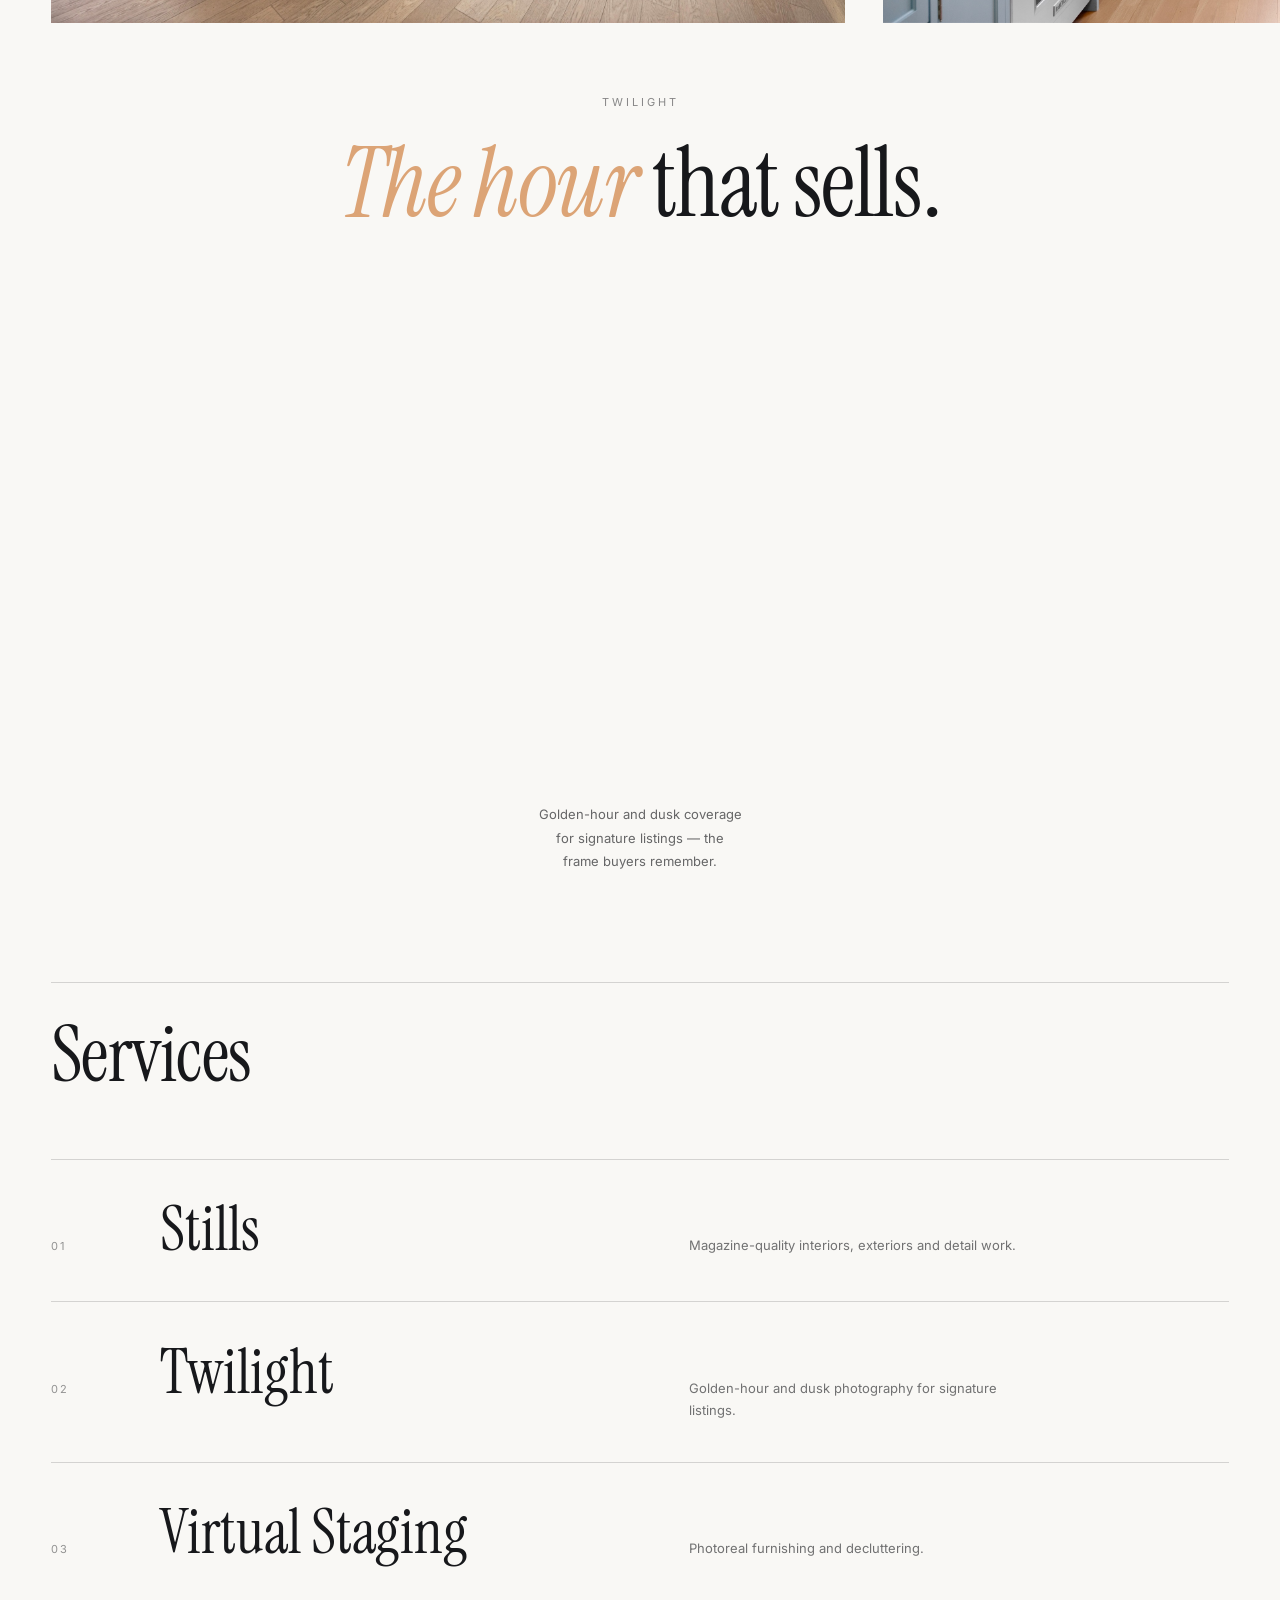
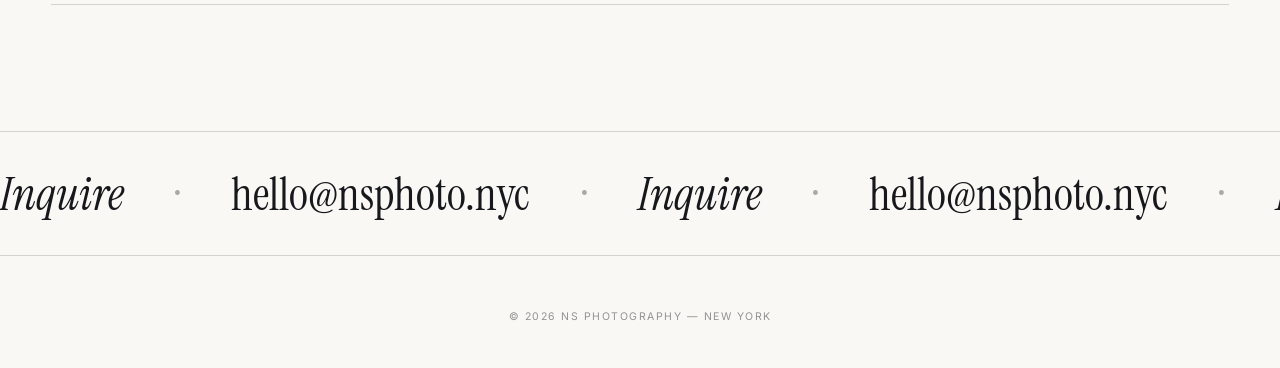
==== commit 588759ce: "Rework slider and twilight for intuitive scrolling - Replace pinned scroll-jacking with native swipe" ====
--- a/index.html
+++ b/index.html
@@ -31,7 +31,7 @@
   <link rel="preconnect" href="https://fonts.gstatic.com" crossorigin />
   <link href="https://fonts.googleapis.com/css2?family=Instrument+Serif:ital@0;1&family=Inter:wght@400;500&display=swap" rel="stylesheet" />
 
-  <link rel="stylesheet" href="css/experience.css?v=3" />
+  <link rel="stylesheet" href="css/experience.css?v=8" />
 </head>
 <body>
 
@@ -117,43 +117,44 @@
       </div>
     </section>
 
-    <!-- ============ HORIZONTAL WALKTHROUGH ============ -->
+    <!-- ============ HORIZONTAL WALKTHROUGH (native swipe strip) ============ -->
     <section class="hscroll" id="walkthrough">
-      <div class="hscroll__pin">
-        <div class="hscroll__track">
-          <figure class="panel" data-gl>
-            <img src="images/gallery/lr1-2.jpg" alt="Corner living room over the Hudson at dusk" loading="lazy" />
-          </figure>
-          <figure class="panel" data-gl>
-            <img src="images/gallery/kit2.jpg" alt="Pale blue prewar kitchen with breakfast bar" loading="lazy" />
-          </figure>
-          <figure class="panel" data-gl>
-            <img src="images/gallery/bth1-b.jpg" alt="Antique bathtub beneath a tall garden window" loading="lazy" />
-          </figure>
-          <figure class="panel" data-gl>
-            <img src="images/gallery/lr-3.jpg" alt="Living room with dark shelving and herringbone floor" loading="lazy" />
-          </figure>
-          <div class="panel panel--end">
-            <p><em>Full shoots,</em><br />delivered next day.</p>
-            <a href="mailto:hello@nsphoto.nyc" data-cursor-hover>Book a shoot</a>
-          </div>
-        </div>
-      </div>
-    </section>
-
-    <!-- ============ TWILIGHT ============ -->
+      <div class="hscroll__track">
+        <figure class="panel" data-gl>
+          <img src="images/gallery/lr1-2.jpg" alt="Corner living room over the Hudson at dusk" loading="lazy" />
+        </figure>
+        <figure class="panel" data-gl>
+          <img src="images/gallery/kit2.jpg" alt="Pale blue prewar kitchen with breakfast bar" loading="lazy" />
+        </figure>
+        <figure class="panel" data-gl>
+          <img src="images/gallery/bth1-b.jpg" alt="Antique bathtub beneath a tall garden window" loading="lazy" />
+        </figure>
+        <figure class="panel" data-gl>
+          <img src="images/gallery/lr-3.jpg" alt="Living room with dark shelving and herringbone floor" loading="lazy" />
+        </figure>
+        <div class="panel panel--end">
+          <p><em>Full shoots,</em><br />delivered next day.</p>
+          <a href="mailto:hello@nsphoto.nyc" data-cursor-hover>Book a shoot</a>
+        </div>
+      </div>
+      <div class="hscroll__cue-wrap">
+        <button type="button" class="hscroll__cue" aria-label="See more photos">
+          <svg viewBox="0 0 24 24" fill="none" stroke="currentColor" stroke-width="2" stroke-linecap="round" stroke-linejoin="round" aria-hidden="true">
+            <path d="M9 6l6 6-6 6" />
+          </svg>
+        </button>
+      </div>
+    </section>
+
+    <!-- ============ TWILIGHT (crossfade plays on entry) ============ -->
     <section class="twilight" id="twilight">
-      <div class="twilight-scrub">
-        <div class="twilight-scrub__pin">
-          <p class="chapter reveal">Twilight</p>
-          <h2 class="twilight__title reveal"><em>The hour</em> that sells.</h2>
-          <figure class="frame frame--dusk" data-gl data-scrub>
-            <img src="images/gallery/view-day.jpg" alt="Daytime view over the Hudson River from a high floor" loading="lazy" />
-            <img class="night-img" src="images/gallery/view-night.jpg" alt="The same Hudson River view at sunset" loading="lazy" />
-          </figure>
-          <p class="twilight__copy reveal">Golden-hour and dusk coverage for signature listings — the frame buyers remember.</p>
-        </div>
-      </div>
+      <p class="chapter reveal">Twilight</p>
+      <h2 class="twilight__title reveal"><em>The hour</em> that sells.</h2>
+      <figure class="frame frame--dusk" data-gl data-scrub>
+        <img src="images/gallery/view-day.jpg" alt="Daytime view over the Hudson River from a high floor" loading="lazy" />
+        <img class="night-img" src="images/gallery/view-night.jpg" alt="The same Hudson River view at sunset" loading="lazy" />
+      </figure>
+      <p class="twilight__copy reveal">Golden-hour and dusk coverage for signature listings — the frame buyers remember.</p>
     </section>
 
     <!-- ============ SERVICES ============ -->
@@ -208,6 +209,6 @@
     <div class="cursor__ring"></div>
   </div>
 
-  <script src="js/experience.js?v=3"></script>
+  <script src="js/experience.js?v=8"></script>
 </body>
 </html>
--- a/css/experience.css
+++ b/css/experience.css
@@ -111,7 +111,9 @@
    directly — fully static, with a scroll-linked fade-in only.
    The twilight night-img keeps its own crossfade rule (more specific). */
 @supports (animation-timeline: view()) {
-  html:not(.gl-active) [data-gl] img {
+  /* .night-img is excluded: its opacity belongs to the crossfade
+     transition, and an animation here would override it */
+  html:not(.gl-active) [data-gl] img:not(.night-img) {
     animation: img-fade linear both;
     animation-timeline: view();
     animation-range: entry 0% entry 70%;
@@ -524,18 +526,78 @@
 
 /* flows straight on from the work rows above — no header, modest gap */
 .hscroll {
+  position: relative;
   margin-top: clamp(60px, 10vh, 140px);
 }
 
-/* fallback: manual horizontal strip with snap */
+/* floating scroll cue: a frosted chevron over the right of the strip,
+   vertically centred on the photos, that fades once the strip moves */
+.hscroll__cue-wrap {
+  position: absolute;
+  top: 0;
+  bottom: 0;
+  right: clamp(14px, 3.5vw, 44px);
+  display: flex;
+  align-items: center;
+  z-index: 4;
+  pointer-events: none;
+  transition: opacity 0.6s var(--ease);
+}
+
+.hscroll.is-scrolled .hscroll__cue-wrap {
+  opacity: 0;
+}
+
+.hscroll__cue {
+  pointer-events: auto;
+  width: clamp(50px, 8vw, 62px);
+  aspect-ratio: 1;
+  border-radius: 50%;
+  border: 1px solid oklch(100% 0 0 / 0.6);
+  background: oklch(20% 0 0 / 0.4);
+  backdrop-filter: blur(10px);
+  -webkit-backdrop-filter: blur(10px);
+  color: #fff;
+  display: grid;
+  place-items: center;
+  padding: 0;
+  cursor: pointer;
+  animation: cue-nudge 2.2s var(--ease) infinite;
+  transition: background 0.3s var(--ease), scale 0.3s var(--ease);
+}
+
+.hscroll__cue:hover {
+  background: oklch(20% 0 0 / 0.62);
+  scale: 1.06;
+}
+
+.hscroll__cue:focus-visible {
+  outline: 2px solid #fff;
+  outline-offset: 3px;
+}
+
+.hscroll__cue svg {
+  width: 42%;
+  height: 42%;
+}
+
+@keyframes cue-nudge {
+  0%, 100% { transform: translateX(0); }
+  50% { transform: translateX(7px); }
+}
+
+/* native swipe/drag strip — never captures vertical scrolling */
 .hscroll__track {
   display: flex;
   gap: 3vw;
   padding-inline: var(--pad);
   overflow-x: auto;
-  scroll-snap-type: x mandatory;
+  scroll-snap-type: x proximity;
   scrollbar-width: none;
-}
+  cursor: grab;
+}
+
+.hscroll__track:active { cursor: grabbing; }
 
 .hscroll__track::-webkit-scrollbar { display: none; }
 
@@ -544,6 +606,11 @@
   width: clamp(300px, 62vw, 1050px);
   aspect-ratio: 3 / 2;
   scroll-snap-align: center;
+  user-select: none;
+}
+
+.panel img {
+  -webkit-user-drag: none;
 }
 
 .panel--end {
@@ -572,38 +639,6 @@
   padding-bottom: 3px;
 }
 
-/* upgrade: scroll-driven pinned horizontal travel */
-@supports (animation-timeline: view()) {
-  .hscroll {
-    height: 380svh;
-    view-timeline: --hs block;
-  }
-
-  .hscroll__pin {
-    position: sticky;
-    top: 0;
-    height: 100svh;
-    display: flex;
-    flex-direction: column;
-    justify-content: center;
-    overflow: clip;
-  }
-
-  .hscroll__track {
-    overflow-x: visible;
-    scroll-snap-type: none;
-    width: max-content;
-    animation: h-slide linear both;
-    animation-timeline: --hs;
-    animation-range: contain 0% contain 100%;
-    will-change: transform;
-  }
-
-  @keyframes h-slide {
-    to { transform: translateX(calc(-100% + 100vw)); }
-  }
-}
-
 /* ---------- twilight ---------- */
 
 .twilight {
@@ -632,24 +667,11 @@
   color: var(--accent);
 }
 
-/* Day-to-night scroll scrub: a full-viewport pin holds the chapter
-   heading above a middle-band image while the view crossfades from
-   daytime to sunset (GL uMix, or the CSS fallback below). */
-.twilight-scrub {
-  height: 260svh;
-}
-
-.twilight-scrub__pin {
-  position: sticky;
-  top: 0;
-  height: 100svh;
-  display: flex;
-  flex-direction: column;
-  justify-content: center;
-}
-
+/* Day-to-night crossfade: no pin — the transition plays on its own
+   (GL uMix on desktop, the .night-on opacity transition otherwise)
+   once the photo scrolls into view. */
 .frame--dusk {
-  height: 50svh;
+  height: clamp(320px, 56svh, 640px);
   width: 100%;
 }
 
@@ -660,25 +682,21 @@
 
 .frame--dusk .night-img {
   z-index: 1;
-}
-
-/* DOM fallback (no WebGL): crossfade driven by the scrub's view timeline */
-@supports (animation-timeline: view()) {
-  html:not(.gl-active) .twilight-scrub {
-    view-timeline: --scrub block;
-  }
-  html:not(.gl-active) .frame--dusk .night-img {
-    animation: night-fade linear both;
-    animation-timeline: --scrub;
-    animation-range: contain 0% contain 100%;
-  }
-  @keyframes night-fade {
-    from { opacity: 0; }
-    to { opacity: 1; }
-  }
-}
-
-/* sits inside the pin, directly beneath the photo during the transition */
+  opacity: 0;
+  transition: opacity 2.6s ease-in-out 0.4s;
+}
+
+/* DOM crossfade only when GL isn't rendering the scrub itself —
+   otherwise this img would fade in over the canvas at a second scale */
+html:not(.gl-active) .frame--dusk.night-on .night-img {
+  opacity: 1;
+}
+
+/* off-screen reset back to day happens as an unanimated snap */
+.frame--dusk.night-reset .night-img {
+  transition: none;
+}
+
 .twilight__copy {
   margin: clamp(20px, 3.5svh, 44px) auto 0;
   max-width: 48ch;
@@ -859,17 +877,16 @@
   .row--pair { grid-template-columns: 1fr; gap: 34px; }
 
   .frame--cinema { aspect-ratio: 4 / 3; }
-  .twilight-scrub { height: 220svh; }
-
-  /* slider panels fill half the screen height at the photo's native
-     3:2 — wider than the viewport, so the full frame slides past */
+  .frame--dusk { height: clamp(240px, 42svh, 420px); }
+
+  /* swipe-strip cards: full photo visible, next one peeking at the edge */
   .panel {
-    height: 50svh;
-    width: auto;
+    width: 84vw;
     aspect-ratio: 3 / 2;
-  }
-
-  .panel--end { height: auto; }
+    height: auto;
+  }
+
+  .panel--end { width: 70vw; }
 
   .svc {
     grid-template-columns: 40px 1fr;
@@ -888,6 +905,7 @@
   .marquee__inner { animation: none; }
   .hero__scrollcue i::after { animation: none; }
   .preloader__logo { animation: none; }
+  .hscroll__cue { animation: none; }
 
   .reveal, .fill-text {
     animation: none;
@@ -898,14 +916,9 @@
       color: var(--ink);
       background: none;
     }
-    .hscroll { height: auto; view-timeline: none; }
-    .hscroll__pin { position: static; height: auto; overflow: visible; }
-    .hscroll__track {
-      overflow-x: auto;
-      width: auto;
-      animation: none;
-    }
-  }
+  }
+
+  .frame--dusk .night-img { transition: none; }
 
   .hero__title .line > span,
   .hdr,
